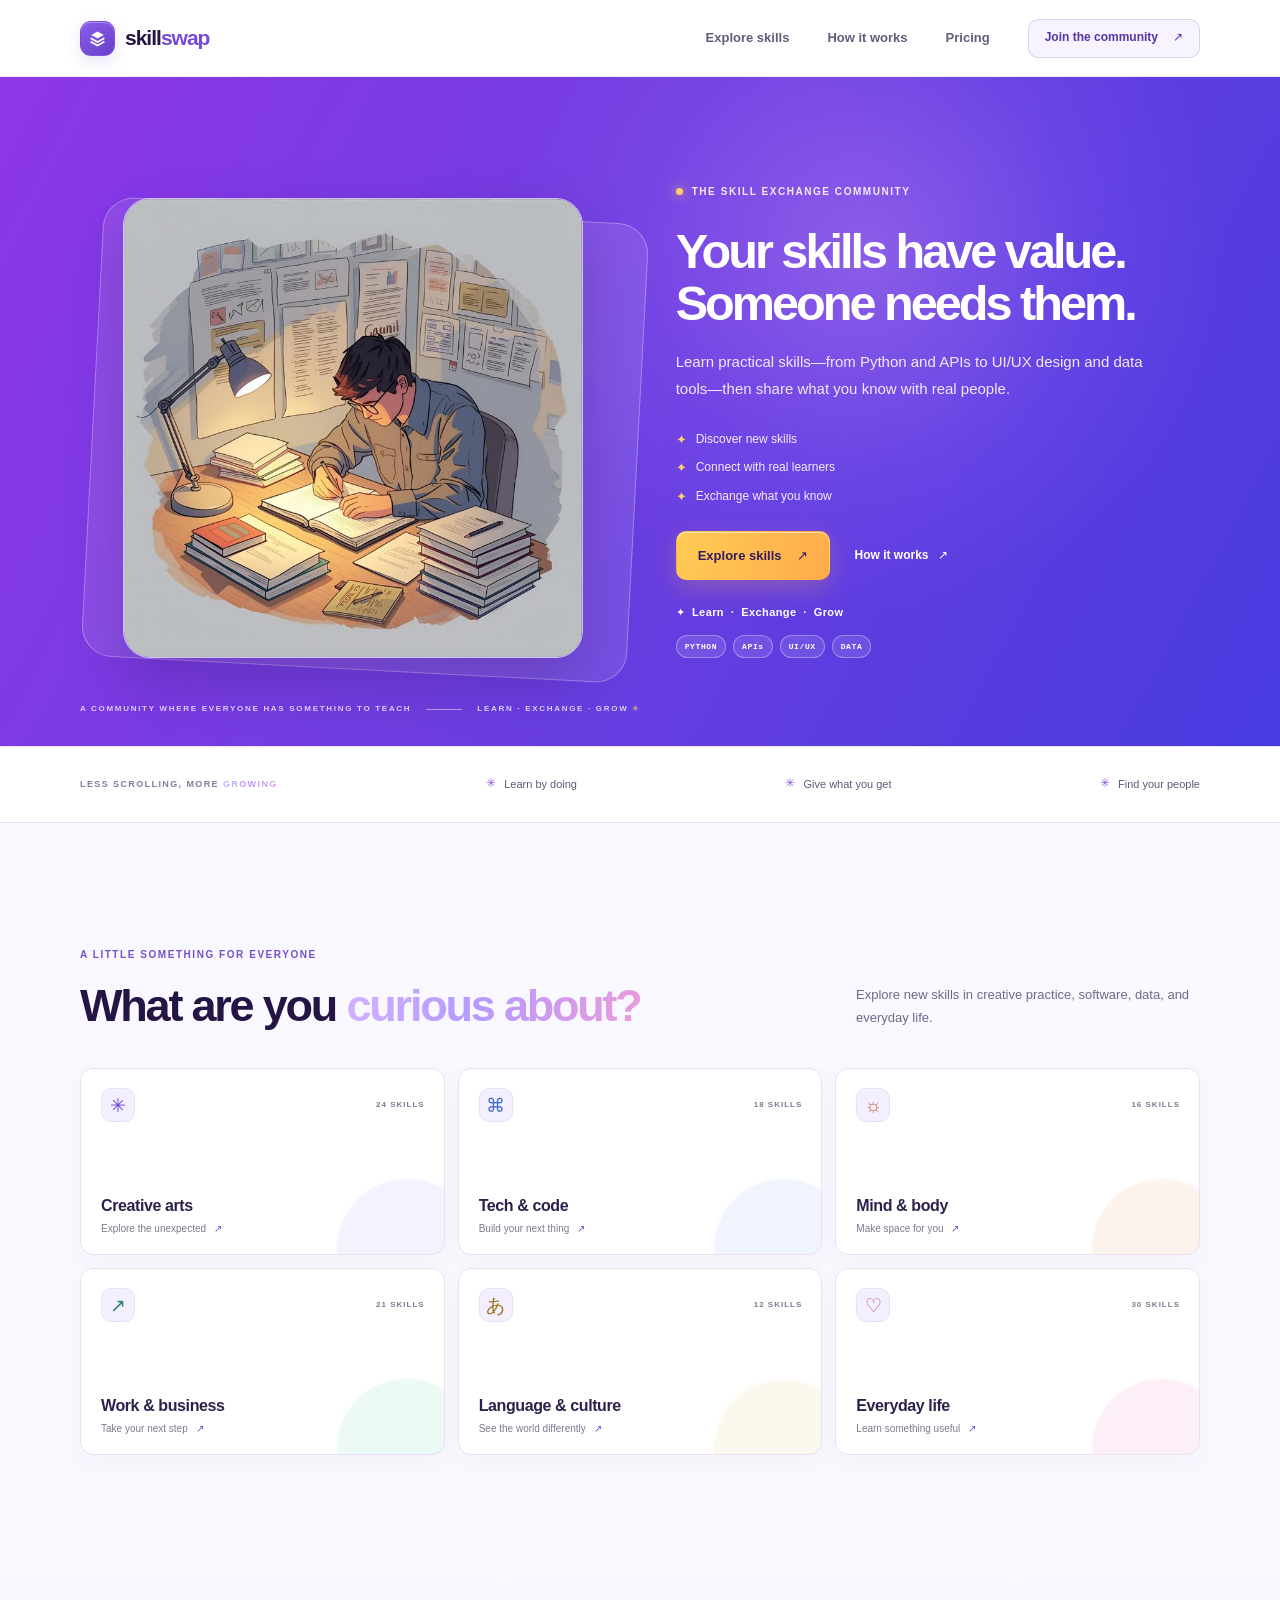
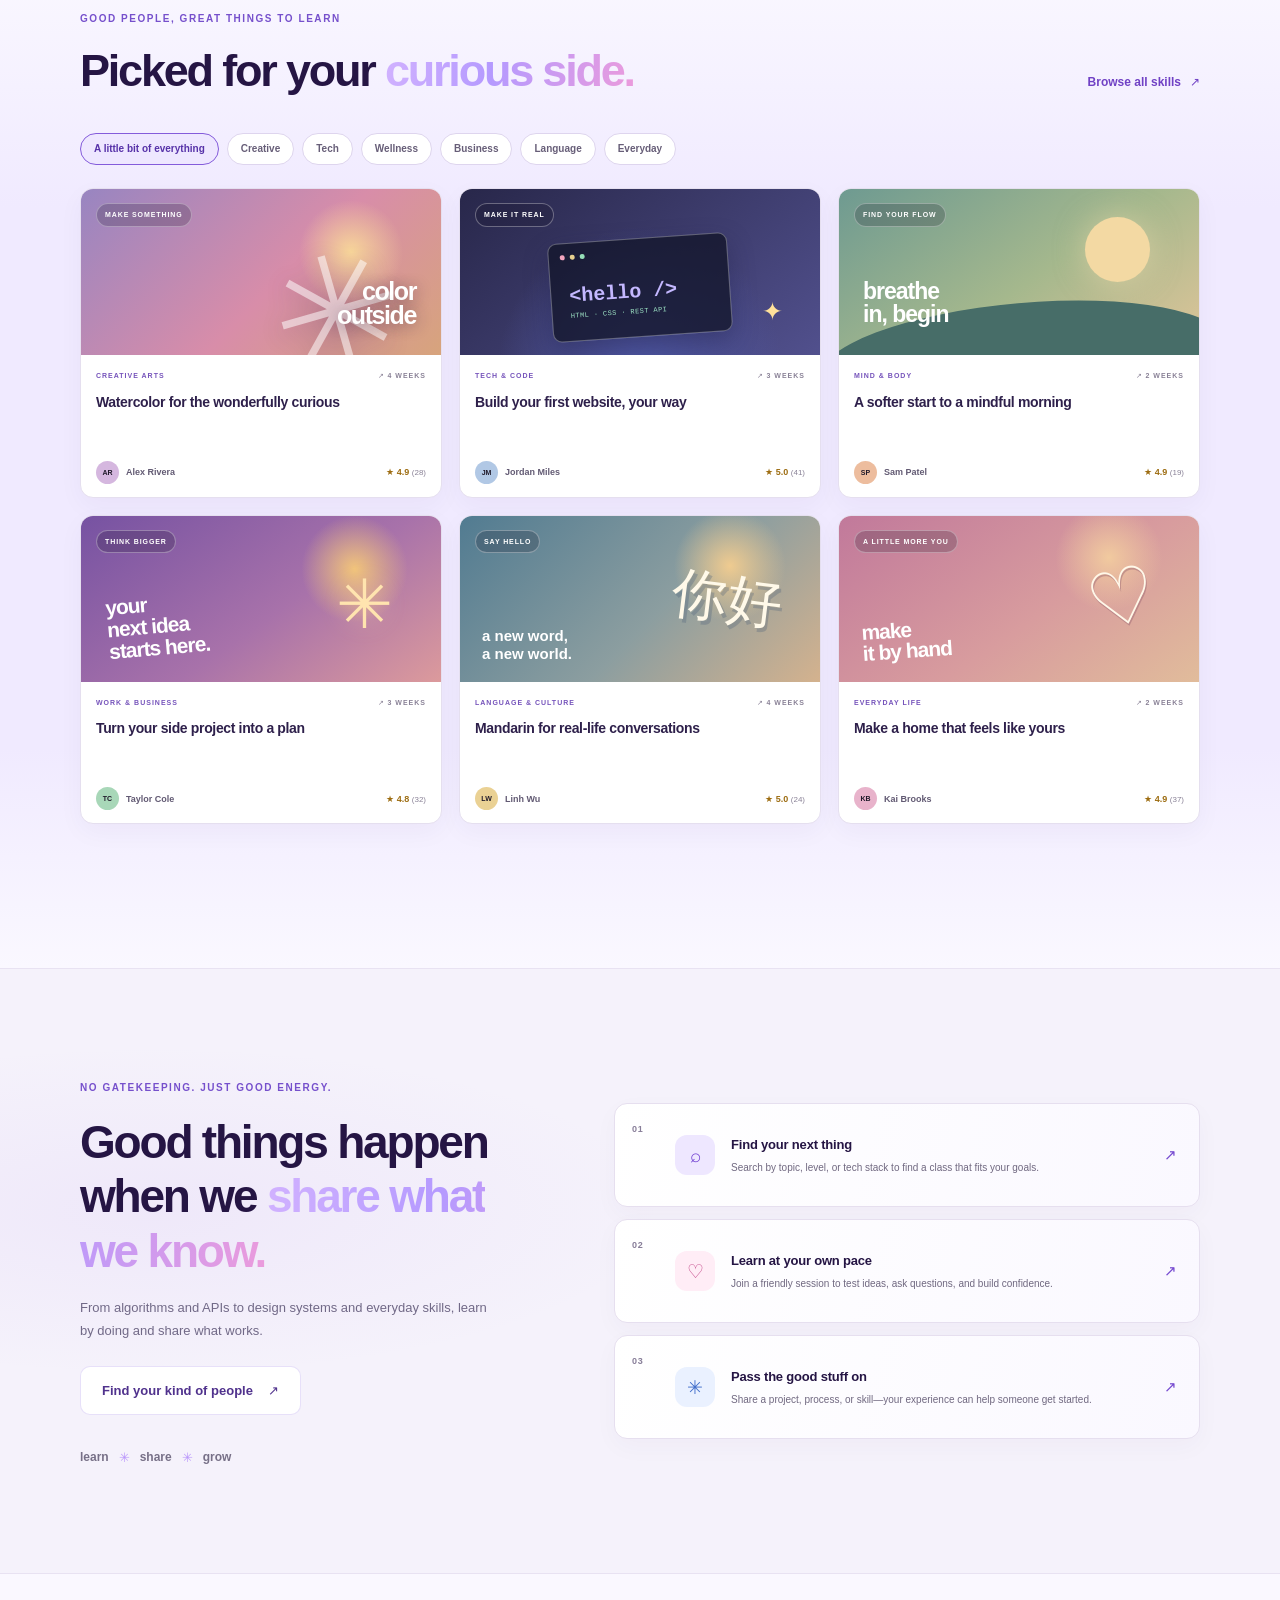
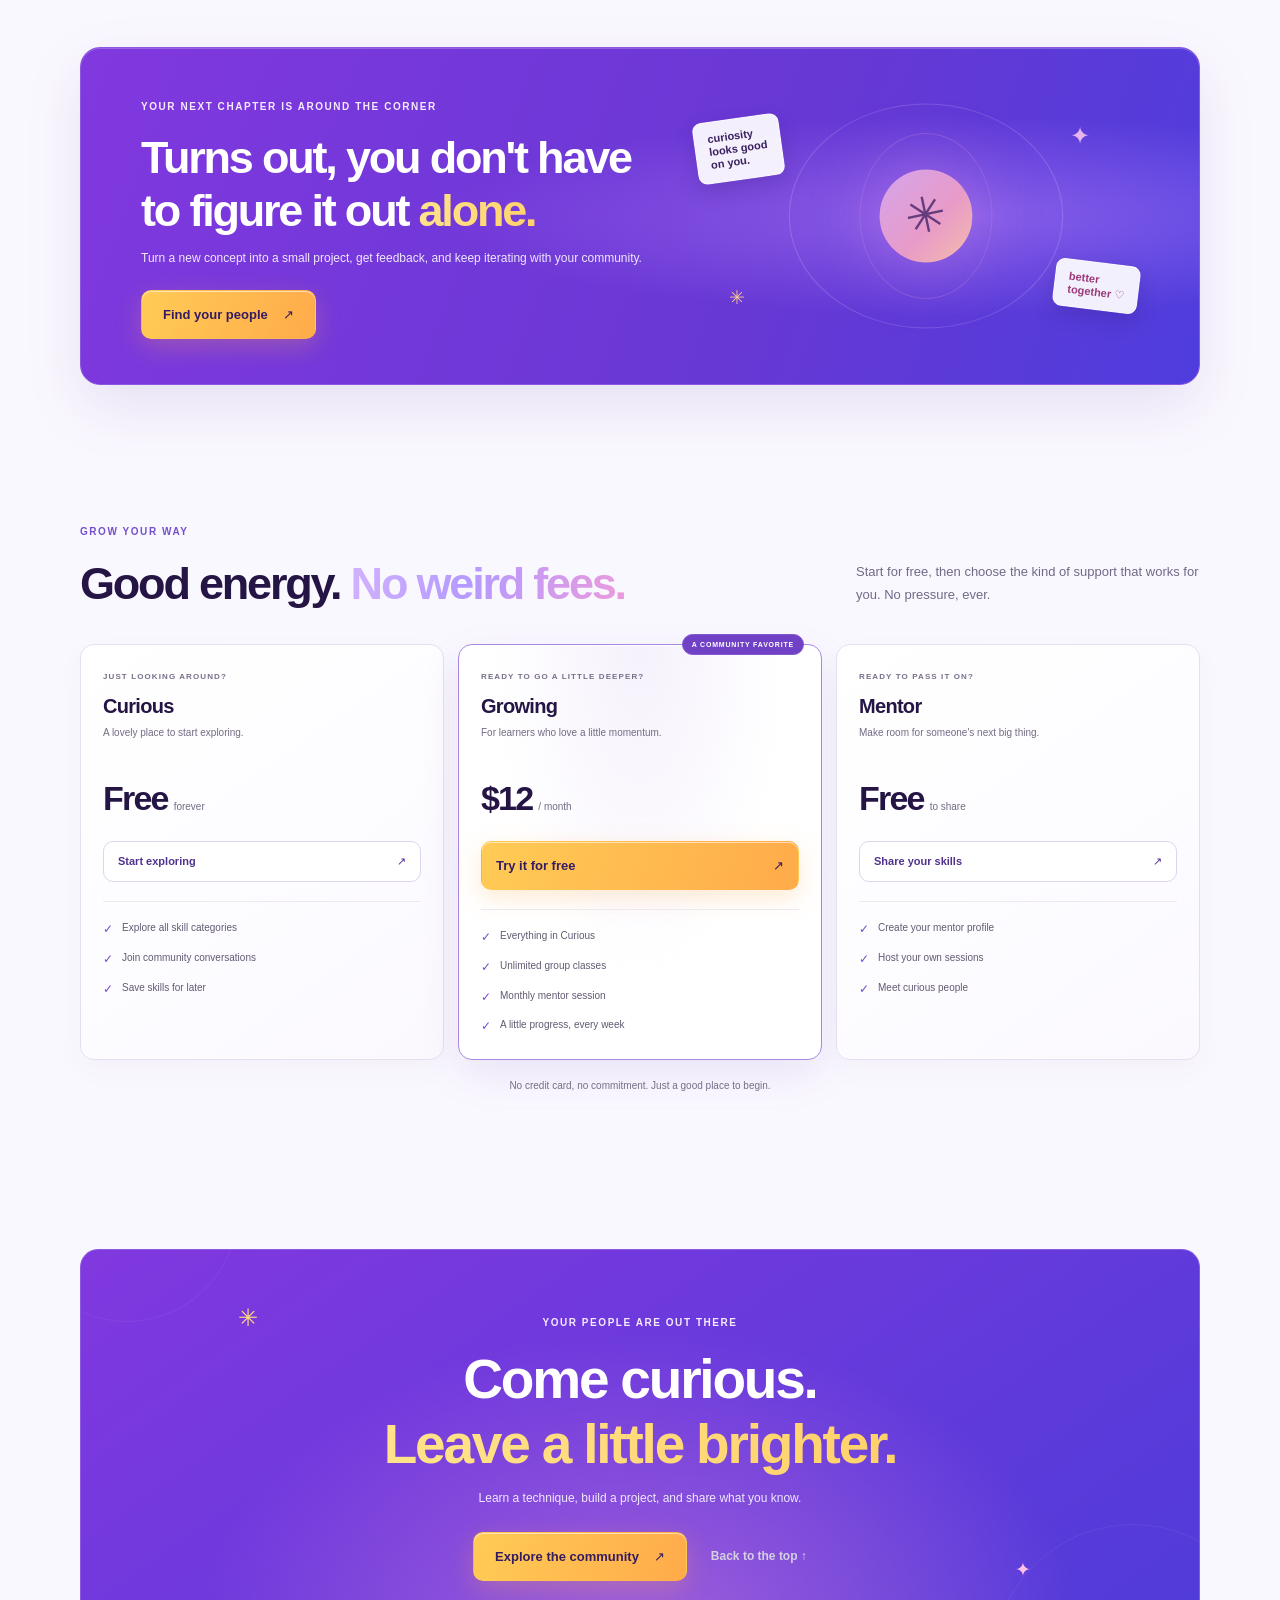
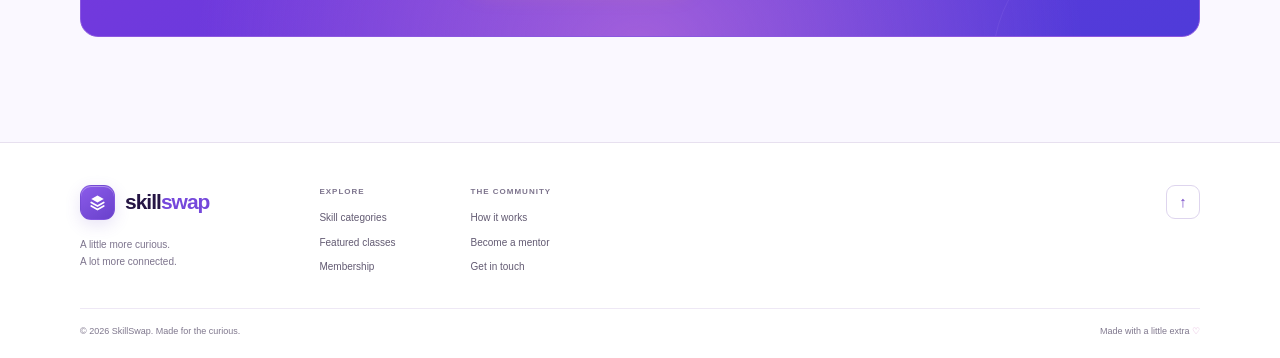
==== frontend/index.html @ 2ec80e37 "feat: migrate SkillSwap frontend prototype" ====
<!doctype html>
<html lang="en">
<head>
  <meta charset="utf-8">
  <meta name="viewport" content="width=device-width, initial-scale=1">
  <meta name="theme-color" content="#6938df">
  <meta name="description" content="Learn something new and share what you know with SkillSwap, the community-powered learning marketplace.">
  <title>SkillSwap — learn together, grow together</title>
  <link rel="stylesheet" href="css/style.css">
  <script src="js/app.js" defer></script>
</head>
<body>
  <a class="skip-link" href="#main">Skip to content</a>

  <header class="site-header">
    <div class="container header-inner">
      <a class="brand" href="#home" aria-label="SkillSwap home">
        <span class="brand-mark" aria-hidden="true">
          <svg viewBox="0 0 32 32" fill="none"><path d="M8 11.5 16 7l8 4.5-8 4.6-8-4.6Z" fill="currentColor"/><path d="m8 16 8 4.6 8-4.6M8 20.5l8 4.6 8-4.6" stroke="currentColor" stroke-width="2.2" stroke-linecap="round" stroke-linejoin="round"/></svg>
        </span>
        <span>skill<span class="brand-accent">swap</span></span>
      </a>

      <button class="menu-toggle" type="button" aria-expanded="false" aria-controls="primary-navigation" aria-label="Open navigation">
        <span></span><span></span>
      </button>

      <nav class="primary-nav" id="primary-navigation" aria-label="Main navigation">
        <a href="#categories">Explore skills</a>
        <a href="#how-it-works">How it works</a>
        <a href="#pricing">Pricing</a>
        <a class="button button-small button-outline nav-cta" href="#join">Join the community <span aria-hidden="true">↗</span></a>
      </nav>
    </div>
  </header>

  <main id="main">
    <section class="hero section-wrap" id="home">
      <div class="hero-glow" aria-hidden="true"></div>
      <div class="container hero-grid">
        <div class="hero-visual reveal">
          <img class="hero-image" src="images/learning-together.jpg" alt="Illustration of a learner writing in a notebook at a desk surrounded by books and study notes">
        </div>

        <div class="hero-copy reveal">
          <span class="eyebrow"><span class="eyebrow-dot"></span> THE SKILL EXCHANGE COMMUNITY</span>
          <h1>Your skills have value.<br><span class="gradient-text">Someone needs them.</span></h1>
          <p class="hero-description">Learn practical skills—from Python and APIs to UI/UX design and data tools—then share what you know with real people.</p>
          <ul class="template-features">
            <li><span aria-hidden="true">✦</span> Discover new skills</li>
            <li><span aria-hidden="true">✦</span> Connect with real learners</li>
            <li><span aria-hidden="true">✦</span> Exchange what you know</li>
          </ul>
          <div class="hero-actions">
            <a class="button button-primary" href="#categories">Explore skills <span aria-hidden="true">↗</span></a>
            <a class="text-link" href="#how-it-works">How it works <span aria-hidden="true">↗</span></a>
          </div>
          <p class="hero-tagline">✦&nbsp; Learn&nbsp; · &nbsp;Exchange&nbsp; · &nbsp;Grow</p>
          <ul class="hero-tech-tags" aria-label="Featured technical skills">
            <li>PYTHON</li><li>APIs</li><li>UI/UX</li><li>DATA</li>
          </ul>
        </div>
      </div>
      <div class="container hero-bottom reveal"><span>A COMMUNITY WHERE EVERYONE HAS SOMETHING TO TEACH</span><span class="hero-bottom-line"></span><span>LEARN · EXCHANGE · GROW <span class="accent-star">✳</span></span></div>
    </section>

    <section class="trust-strip" aria-label="SkillSwap values">
      <div class="container trust-inner reveal">
        <p>LESS SCROLLING, MORE <span class="gradient-text">GROWING</span></p>
        <span><i>✳</i> Learn by doing</span><span><i>✳</i> Give what you get</span><span><i>✳</i> Find your people</span>
      </div>
    </section>

    <section class="section-wrap categories-section" id="categories">
      <div class="container">
        <div class="section-heading reveal">
          <div><span class="eyebrow">A LITTLE SOMETHING FOR EVERYONE</span><h2>What are you <span class="gradient-text">curious about?</span></h2></div>
          <p>Explore new skills in creative practice, software, data, and everyday life.</p>
        </div>
        <div class="category-grid">
          <a class="category-card category-lavender reveal" href="#featured" data-category-link="creative">
            <span class="category-icon" aria-hidden="true">✳</span><span class="category-count">24 SKILLS</span><h3>Creative arts</h3><span class="category-link">Explore the unexpected <b aria-hidden="true">↗</b></span>
          </a>
          <a class="category-card category-blue reveal" href="#featured" data-category-link="tech">
            <span class="category-icon" aria-hidden="true">⌘</span><span class="category-count">18 SKILLS</span><h3>Tech &amp; code</h3><span class="category-link">Build your next thing <b aria-hidden="true">↗</b></span>
          </a>
          <a class="category-card category-peach reveal" href="#featured" data-category-link="wellness">
            <span class="category-icon" aria-hidden="true">☼</span><span class="category-count">16 SKILLS</span><h3>Mind &amp; body</h3><span class="category-link">Make space for you <b aria-hidden="true">↗</b></span>
          </a>
          <a class="category-card category-mint reveal" href="#featured" data-category-link="business">
            <span class="category-icon" aria-hidden="true">↗</span><span class="category-count">21 SKILLS</span><h3>Work &amp; business</h3><span class="category-link">Take your next step <b aria-hidden="true">↗</b></span>
          </a>
          <a class="category-card category-yellow reveal" href="#featured" data-category-link="language">
            <span class="category-icon" aria-hidden="true">あ</span><span class="category-count">12 SKILLS</span><h3>Language &amp; culture</h3><span class="category-link">See the world differently <b aria-hidden="true">↗</b></span>
          </a>
          <a class="category-card category-pink reveal" href="#featured" data-category-link="everyday">
            <span class="category-icon" aria-hidden="true">♡</span><span class="category-count">30 SKILLS</span><h3>Everyday life</h3><span class="category-link">Learn something useful <b aria-hidden="true">↗</b></span>
          </a>
        </div>
      </div>
    </section>

    <section class="section-wrap featured-section" id="featured">
      <div class="container">
        <div class="section-heading reveal">
          <div><span class="eyebrow">GOOD PEOPLE, GREAT THINGS TO LEARN</span><h2>Picked for your <span class="gradient-text">curious side.</span></h2></div>
          <a class="text-link browse-link" href="#categories">Browse all skills <span aria-hidden="true">↗</span></a>
        </div>
        <div class="filter-row reveal" aria-label="Filter classes by skill category">
          <button class="filter-chip is-active" type="button" data-filter="all" aria-pressed="true">A little bit of everything</button>
          <button class="filter-chip" type="button" data-filter="creative" aria-pressed="false">Creative</button>
          <button class="filter-chip" type="button" data-filter="tech" aria-pressed="false">Tech</button>
          <button class="filter-chip" type="button" data-filter="wellness" aria-pressed="false">Wellness</button>
          <button class="filter-chip" type="button" data-filter="business" aria-pressed="false">Business</button>
          <button class="filter-chip" type="button" data-filter="language" aria-pressed="false">Language</button>
          <button class="filter-chip" type="button" data-filter="everyday" aria-pressed="false">Everyday</button>
        </div>
        <div class="course-grid" id="course-grid">
          <article class="course-card reveal" data-course-category="creative">
            <div class="course-art course-art-creative"><span class="art-tag">MAKE SOMETHING</span><span class="course-art-mark">✳</span><span class="course-art-label">color<br>outside</span></div>
            <div class="course-body"><div class="course-meta"><span>CREATIVE ARTS</span><span>↗ 4 WEEKS</span></div><h3>Watercolor for the wonderfully curious</h3><div class="course-footer"><span class="course-teacher"><i class="teacher-avatar teacher-lilac">AR</i> Alex Rivera</span><span class="course-rating">★ 4.9 <small>(28)</small></span></div></div>
          </article>
          <article class="course-card reveal" data-course-category="tech">
            <div class="course-art course-art-tech"><span class="art-tag">MAKE IT REAL</span><span class="code-window"><i></i><i></i><i></i><b>&lt;hello /&gt;</b><small class="code-terms">HTML · CSS · REST API</small></span><span class="code-spark">✦</span></div>
            <div class="course-body"><div class="course-meta"><span>TECH &amp; CODE</span><span>↗ 3 WEEKS</span></div><h3>Build your first website, your way</h3><div class="course-footer"><span class="course-teacher"><i class="teacher-avatar teacher-blue">JM</i> Jordan Miles</span><span class="course-rating">★ 5.0 <small>(41)</small></span></div></div>
          </article>
          <article class="course-card reveal" data-course-category="wellness">
            <div class="course-art course-art-wellness"><span class="art-tag">FIND YOUR FLOW</span><span class="wellness-sun"></span><span class="wellness-wave"></span><span class="wellness-word">breathe<br>in, begin</span></div>
            <div class="course-body"><div class="course-meta"><span>MIND &amp; BODY</span><span>↗ 2 WEEKS</span></div><h3>A softer start to a mindful morning</h3><div class="course-footer"><span class="course-teacher"><i class="teacher-avatar teacher-peach">SP</i> Sam Patel</span><span class="course-rating">★ 4.9 <small>(19)</small></span></div></div>
          </article>
          <article class="course-card reveal" data-course-category="business">
            <div class="course-art course-art-business"><span class="art-tag">THINK BIGGER</span><span class="business-spark">✳</span><span class="business-note">your<br>next idea<br>starts here.</span></div>
            <div class="course-body"><div class="course-meta"><span>WORK &amp; BUSINESS</span><span>↗ 3 WEEKS</span></div><h3>Turn your side project into a plan</h3><div class="course-footer"><span class="course-teacher"><i class="teacher-avatar teacher-green">TC</i> Taylor Cole</span><span class="course-rating">★ 4.8 <small>(32)</small></span></div></div>
          </article>
          <article class="course-card reveal" data-course-category="language">
            <div class="course-art course-art-language"><span class="art-tag">SAY HELLO</span><span class="language-glyph">你好</span><span class="language-caption">a new word,<br>a new world.</span></div>
            <div class="course-body"><div class="course-meta"><span>LANGUAGE &amp; CULTURE</span><span>↗ 4 WEEKS</span></div><h3>Mandarin for real-life conversations</h3><div class="course-footer"><span class="course-teacher"><i class="teacher-avatar teacher-yellow">LW</i> Linh Wu</span><span class="course-rating">★ 5.0 <small>(24)</small></span></div></div>
          </article>
          <article class="course-card reveal" data-course-category="everyday">
            <div class="course-art course-art-everyday"><span class="art-tag">A LITTLE MORE YOU</span><span class="everyday-scribble">♡</span><span class="everyday-note">make<br>it by hand</span></div>
            <div class="course-body"><div class="course-meta"><span>EVERYDAY LIFE</span><span>↗ 2 WEEKS</span></div><h3>Make a home that feels like yours</h3><div class="course-footer"><span class="course-teacher"><i class="teacher-avatar teacher-pink">KB</i> Kai Brooks</span><span class="course-rating">★ 4.9 <small>(37)</small></span></div></div>
          </article>
        </div>
        <p class="filter-status" id="filter-status" aria-live="polite"></p>
      </div>
    </section>

    <section class="how-section section-wrap" id="how-it-works">
      <div class="container how-grid">
        <div class="how-intro reveal">
          <span class="eyebrow">NO GATEKEEPING. JUST GOOD ENERGY.</span>
          <h2>Good things happen when we <span class="gradient-text">share what we know.</span></h2>
          <p>From algorithms and APIs to design systems and everyday skills, learn by doing and share what works.</p>
          <a class="button button-secondary" href="#join">Find your kind of people <span aria-hidden="true">↗</span></a>
          <div class="how-decoration" aria-hidden="true"><span>learn</span><i>✳</i><span>share</span><i>✳</i><span>grow</span></div>
        </div>
        <div class="steps-list">
          <article class="step-card reveal"><span class="step-number">01</span><span class="step-icon step-icon-purple" aria-hidden="true">⌕</span><div><h3>Find your next thing</h3><p>Search by topic, level, or tech stack to find a class that fits your goals.</p></div><span class="step-arrow" aria-hidden="true">↗</span></article>
          <article class="step-card reveal"><span class="step-number">02</span><span class="step-icon step-icon-pink" aria-hidden="true">♡</span><div><h3>Learn at your own pace</h3><p>Join a friendly session to test ideas, ask questions, and build confidence.</p></div><span class="step-arrow" aria-hidden="true">↗</span></article>
          <article class="step-card reveal"><span class="step-number">03</span><span class="step-icon step-icon-blue" aria-hidden="true">✳</span><div><h3>Pass the good stuff on</h3><p>Share a project, process, or skill—your experience can help someone get started.</p></div><span class="step-arrow" aria-hidden="true">↗</span></article>
        </div>
      </div>
    </section>

    <section class="community-banner section-wrap">
      <div class="container community-inner reveal">
        <div class="community-copy"><span class="eyebrow">YOUR NEXT CHAPTER IS AROUND THE CORNER</span><h2>Turns out, you don't have to figure it out <span class="gradient-text">alone.</span></h2><p>Turn a new concept into a small project, get feedback, and keep iterating with your community.</p><a class="button button-primary" href="#join">Find your people <span aria-hidden="true">↗</span></a></div>
        <div class="community-art" aria-hidden="true"><span class="community-orbit orbit-a"></span><span class="community-orbit orbit-b"></span><span class="community-sun">✳</span><span class="community-note note-a">curiosity<br>looks good<br>on you.</span><span class="community-note note-b">better<br>together ♡</span><span class="community-star star-a">✦</span><span class="community-star star-b">✳</span></div>
      </div>
    </section>

    <section class="section-wrap pricing-section" id="pricing">
      <div class="container">
        <div class="section-heading pricing-heading reveal"><div><span class="eyebrow">GROW YOUR WAY</span><h2>Good energy. <span class="gradient-text">No weird fees.</span></h2></div><p>Start for free, then choose the kind of support that works for you. No pressure, ever.</p></div>
        <div class="pricing-grid">
          <article class="price-card reveal"><span class="plan-kicker">JUST LOOKING AROUND?</span><h3>Curious</h3><p class="plan-description">A lovely place to start exploring.</p><p class="price"><strong>Free</strong><span>forever</span></p><a class="button button-price-outline" href="#join">Start exploring <span aria-hidden="true">↗</span></a><ul><li><span>✓</span> Explore all skill categories</li><li><span>✓</span> Join community conversations</li><li><span>✓</span> Save skills for later</li></ul></article>
          <article class="price-card price-card-featured reveal"><span class="popular-label">A COMMUNITY FAVORITE</span><span class="plan-kicker">READY TO GO A LITTLE DEEPER?</span><h3>Growing</h3><p class="plan-description">For learners who love a little momentum.</p><p class="price"><strong>$12</strong><span>/ month</span></p><a class="button button-primary" href="#join">Try it for free <span aria-hidden="true">↗</span></a><ul><li><span>✓</span> Everything in Curious</li><li><span>✓</span> Unlimited group classes</li><li><span>✓</span> Monthly mentor session</li><li><span>✓</span> A little progress, every week</li></ul></article>
          <article class="price-card reveal"><span class="plan-kicker">READY TO PASS IT ON?</span><h3>Mentor</h3><p class="plan-description">Make room for someone's next big thing.</p><p class="price"><strong>Free</strong><span>to share</span></p><a class="button button-price-outline" href="#join">Share your skills <span aria-hidden="true">↗</span></a><ul><li><span>✓</span> Create your mentor profile</li><li><span>✓</span> Host your own sessions</li><li><span>✓</span> Meet curious people</li></ul></article>
        </div>
        <p class="pricing-note">No credit card, no commitment. Just a good place to begin.</p>
      </div>
    </section>

    <section class="join-section section-wrap" id="join">
      <div class="container join-card reveal">
        <span class="join-star join-star-one" aria-hidden="true">✳</span><span class="join-star join-star-two" aria-hidden="true">✦</span>
        <span class="eyebrow">YOUR PEOPLE ARE OUT THERE</span>
        <h2>Come curious.<br><span class="gradient-text">Leave a little brighter.</span></h2>
        <p>Learn a technique, build a project, and share what you know.</p>
        <div class="join-actions"><a class="button button-primary" href="#categories">Explore the community <span aria-hidden="true">↗</span></a><a class="text-link" href="#home">Back to the top ↑</a></div>
      </div>
    </section>
  </main>

  <footer class="site-footer">
    <div class="container footer-main reveal">
      <div class="footer-brand"><a class="brand" href="#home"><span class="brand-mark" aria-hidden="true"><svg viewBox="0 0 32 32" fill="none"><path d="M8 11.5 16 7l8 4.5-8 4.6-8-4.6Z" fill="currentColor"/><path d="m8 16 8 4.6 8-4.6M8 20.5l8 4.6 8-4.6" stroke="currentColor" stroke-width="2.2" stroke-linecap="round" stroke-linejoin="round"/></svg></span><span>skill<span class="brand-accent">swap</span></span></a><p>A little more curious.<br>A lot more connected.</p></div>
      <div class="footer-links"><div><strong>EXPLORE</strong><a href="#categories">Skill categories</a><a href="#featured">Featured classes</a><a href="#pricing">Membership</a></div><div><strong>THE COMMUNITY</strong><a href="#how-it-works">How it works</a><a href="#join">Become a mentor</a><a href="#join">Get in touch</a></div></div>
      <a class="back-top" href="#home" aria-label="Back to top">↑</a>
    </div>
    <div class="container footer-bottom reveal"><span>© <span id="current-year"></span> SkillSwap. Made for the curious.</span><span>Made with a little extra <i aria-hidden="true">♡</i></span></div>
  </footer>
</body>
</html>
---- frontend/css/style.css ----
:root {
  color-scheme: light;
  --page: #faf8ff;
  --page-soft: #f2eeff;
  --panel: #ffffff;
  --panel-bright: #f7f4ff;
  --text: #251544;
  --muted: #716987;
  --subtle: #8e87a1;
  --purple: #7041db;
  --pink: #dc74bd;
  --line: #30204f14;
  --font: "DM Sans", "Segoe UI", sans-serif;
  --heading: "Manrope", "Segoe UI", sans-serif;
  font-family: var(--font);
  font-synthesis: none;
  text-rendering: optimizeLegibility;
  -webkit-font-smoothing: antialiased;
  overflow-x: clip;
  scroll-behavior: smooth;
  scroll-padding-top: 86px;
}

* { box-sizing: border-box; }

body {
  min-width: 320px;
  margin: 0;
  overflow-x: hidden;
  background: var(--page);
  color: var(--text);
  font-size: 15px;
  line-height: 1.65;
}

body, button, a { -webkit-tap-highlight-color: transparent; }
button, a { font: inherit; }
a { color: inherit; text-decoration: none; }
button { color: inherit; }
::selection { color: white; background: #7041db; }

:focus-visible {
  outline: 2px solid #7146da;
  outline-offset: 4px;
}

.container { width: min(1120px, calc(100% - 48px)); margin-inline: auto; }
.section-wrap { position: relative; padding-block: 112px; }
.skip-link { position: fixed; top: 10px; left: 10px; z-index: 20; padding: 10px 16px; transform: translateY(-160%); border-radius: 8px; background: white; color: #141322; }
.skip-link:focus { transform: translateY(0); }

.site-header { position: sticky; top: 0; z-index: 10; border-bottom: 1px solid #ffffff0c; background: #090a18d9; backdrop-filter: blur(18px); }
.header-inner { display: flex; min-height: 76px; align-items: center; justify-content: space-between; }
.brand { display: inline-flex; align-items: center; gap: 10px; font-family: var(--heading); font-size: 21px; font-weight: 800; letter-spacing: -1px; }
.brand-mark { display: grid; width: 35px; height: 35px; place-items: center; border: 1px solid #c0a3ff48; border-radius: 11px; background: linear-gradient(145deg, #ac7df63b, #7353cf42); color: #d3c0ff; box-shadow: inset 0 1px #ffffff30, 0 5px 20px #8454dd20; transition: transform .3s ease; }
.brand:hover .brand-mark { transform: rotate(-7deg) scale(1.06); }
.brand-mark svg { width: 25px; height: 25px; }
.brand-accent { color: #bd9dff; }
.primary-nav { display: flex; align-items: center; gap: 38px; color: #c4c0d4; font-size: 13px; font-weight: 600; }
.primary-nav > a:not(.button) { transition: color .2s ease; }
.primary-nav > a:not(.button):hover, .text-link:hover { color: #cfb9ff; }
.button { display: inline-flex; min-height: 49px; align-items: center; justify-content: center; gap: 15px; padding: 0 21px; border: 1px solid transparent; border-radius: 10px; font-size: 13px; font-weight: 700; transition: transform .2s ease, box-shadow .2s ease, border-color .2s ease, background .2s ease; }
.button:hover { transform: translateY(-2px); }
.button-small { min-height: 39px; padding-inline: 16px; font-size: 12px; }
.button-outline { border-color: #ffffff28; background: #ffffff08; color: white; }
.button-outline:hover, .button-secondary:hover, .button-price-outline:hover { border-color: #b89aff85; background: #a17cf31a; }
.button-primary { background: linear-gradient(110deg, #9665ed, #b27ce9 55%, #de91d5); color: #140c25; box-shadow: 0 8px 26px #a16ce82e, inset 0 1px #ffffff66; }
.button-primary:hover { box-shadow: 0 12px 32px #a16ce84d, inset 0 1px #ffffff66; }
.button-secondary { border-color: #ffffff22; background: #ffffff09; color: var(--text); }
.menu-toggle { display: none; }

.hero { min-height: 616px; padding-block: 82px 30px; overflow: hidden; }
.hero-glow { position: absolute; top: -225px; right: 3%; width: 730px; height: 730px; pointer-events: none; background: radial-gradient(circle, #7946c82d 0, #52379213 39%, transparent 68%); animation: glow-breathe 8s ease-in-out infinite; }
.hero-grid { position: relative; display: grid; min-height: 455px; grid-template-columns: 1fr 1fr; align-items: center; gap: 50px; }
.hero-copy { position: relative; z-index: 1; padding-block: 19px 39px; }
.eyebrow { display: inline-flex; align-items: center; gap: 9px; color: #c4a8ff; font-size: 10px; font-weight: 700; letter-spacing: 1.55px; line-height: 1.4; }
.eyebrow-dot { width: 7px; height: 7px; border-radius: 50%; background: #b78cff; box-shadow: 0 0 12px #bc8eff; }
h1, h2, h3, p { margin-top: 0; }
h1, h2, h3 { font-family: var(--heading); }
h1 { margin: 22px 0 18px; font-size: clamp(42px, 5.15vw, 66px); font-weight: 800; letter-spacing: -4px; line-height: 1.08; }
.gradient-text { color: #c3a3ff; background: linear-gradient(100deg, #d0b1ff 2%, #b59aff 43%, #eb9bdc 100%); background-clip: text; -webkit-text-fill-color: transparent; }
.hero-description { max-width: 480px; margin-bottom: 27px; color: #aaa7bf; font-size: 15px; line-height: 1.8; }
.hero-actions, .join-actions { display: flex; align-items: center; gap: 25px; }
.text-link { display: inline-flex; align-items: center; gap: 9px; color: #d4d0e1; font-size: 12px; font-weight: 600; transition: color .2s ease; }
.play-icon { display: grid; width: 26px; height: 26px; place-items: center; padding-left: 2px; border: 1px solid #ffffff37; border-radius: 50%; color: #d4c0ff; font-size: 8px; }
.hero-visual { position: relative; display: grid; min-width: 0; place-items: center; isolation: isolate; }
.hero-visual::before { position: absolute; z-index: -1; inset: 12px -12px -12px 12px; border: 1px solid #ffffff4d; border-radius: 31px; background: #ffffff1a; content: ""; transform: rotate(3deg); animation: frame-drift 8s ease-in-out infinite; }
.hero-image { display: block; width: min(100%, 460px); aspect-ratio: 1; object-fit: cover; border: 1px solid #ffffffa6; border-radius: 27px; box-shadow: 0 25px 55px #30145b40; animation: image-drift 7s ease-in-out infinite; }
.template-features { display: grid; gap: 7px; margin: 21px 0 24px; padding: 0; list-style: none; }
.template-features li { display: flex; align-items: center; gap: 9px; color: #f3edff; font-size: 12px; }
.template-features li span { color: #ffd26b; font-size: 13px; }
.hero-tagline { margin: 23px 0 0; color: #f3eaff; font-size: 11px; font-weight: 600; letter-spacing: .4px; }
.hero-tech-tags { display: flex; flex-wrap: wrap; gap: 7px; margin: 14px 0 0; padding: 0; list-style: none; }
.hero-tech-tags li { padding: 4px 8px; border: 1px solid #ffffff40; border-radius: 20px; background: #ffffff15; color: #fff; font-family: Consolas, monospace; font-size: 8px; font-weight: 600; letter-spacing: .6px; }
.hero-bottom { display: flex; align-items: center; gap: 15px; padding-top: 5px; color: #66637b; font-size: 8px; font-weight: 700; letter-spacing: 1.7px; }.hero-bottom-line { width: 36px; height: 1px; background: #5d4a7c; }.accent-star { color: #c995ed; }

.trust-strip { border-block: 1px solid #ffffff0d; background: #ffffff04; }
.trust-inner { display: flex; min-height: 75px; align-items: center; justify-content: space-between; gap: 20px; }
.trust-inner p { margin: 0; color: #86839a; font-size: 9px; font-weight: 700; letter-spacing: 1.4px; }.trust-inner > span { display: inline-flex; align-items: center; gap: 8px; color: #c1bdcf; font-size: 11px; }.trust-inner > span i { color: #bd9cff; font-size: 12px; font-style: normal; }

.categories-section { padding-top: 118px; }
.section-heading { display: flex; align-items: end; justify-content: space-between; gap: 32px; margin-bottom: 36px; }
.section-heading h2, .how-intro h2, .community-copy h2, .join-card h2 { margin: 14px 0 0; font-size: clamp(32px, 4vw, 45px); font-weight: 800; letter-spacing: -2.2px; line-height: 1.18; }
.section-heading > p { max-width: 344px; margin: 0 0 3px; color: var(--muted); font-size: 13px; line-height: 1.8; }
.category-grid { display: grid; grid-template-columns: repeat(3, 1fr); gap: 13px; }
.category-card { position: relative; display: flex; min-height: 187px; flex-direction: column; align-items: flex-start; overflow: hidden; padding: 19px 20px 17px; border: 1px solid #ffffff19; border-radius: 13px; background: linear-gradient(145deg, #ffffff0d, #ffffff03 72%); transition: transform .25s ease, border-color .25s ease, background .25s ease; }
.category-card::after { position: absolute; right: -33px; bottom: -65px; width: 140px; height: 140px; border-radius: 50%; content: ""; opacity: .14; filter: blur(1px); transition: transform .35s ease; }
.category-card:hover { transform: translateY(-4px); border-color: #ffffff38; background-color: #ffffff08; }.category-card:hover::after { transform: scale(1.2); }
.category-card:hover .category-icon { transform: rotate(-8deg) scale(1.08); }
.category-lavender::after { background: #bd9aff; }.category-blue::after { background: #8eafff; }.category-peach::after { background: #f0a87e; }.category-mint::after { background: #7ed3b1; }.category-yellow::after { background: #efcf83; }.category-pink::after { background: #ed8fc3; }
.category-icon { display: grid; width: 34px; height: 34px; place-items: center; border: 1px solid #ffffff1b; border-radius: 10px; background: #ffffff0c; color: #d1b3ff; font-size: 19px; transition: transform .3s cubic-bezier(.2, .7, .2, 1); }
.category-blue .category-icon { color: #a8c0ff; }.category-peach .category-icon { color: #ffc09f; }.category-mint .category-icon { color: #98e3c3; }.category-yellow .category-icon { color: #eed38d; }.category-pink .category-icon { color: #f0a5d4; }
.category-count { position: absolute; top: 29px; right: 19px; color: #79758d; font-size: 8px; font-weight: 700; letter-spacing: 1px; }
.category-card h3 { position: relative; z-index: 1; margin: auto 0 2px; font-size: 16px; letter-spacing: -.4px; }.category-link { position: relative; z-index: 1; color: #9692a9; font-size: 10px; }.category-link b { margin-left: 5px; color: #c4a2ff; font-weight: 500; }

.featured-section { padding-top: 38px; background: linear-gradient(180deg, transparent, #11102052 24%, #11102052 78%, transparent); }
.browse-link { margin-bottom: 5px; color: #c4a7ff; }
.filter-row { display: flex; flex-wrap: wrap; gap: 8px; margin-bottom: 23px; }
.filter-chip { min-height: 32px; padding: 0 13px; border: 1px solid #ffffff19; border-radius: 20px; background: #ffffff04; color: #a6a2b8; cursor: pointer; font-size: 10px; font-weight: 600; transition: color .2s ease, border-color .2s ease, background .2s ease; }
.filter-chip:hover { border-color: #b391fb69; color: #e1d3ff; }.filter-chip.is-active { border-color: #a687e7a6; background: #a687e71b; color: #ddcbff; }
.course-grid { display: grid; grid-template-columns: repeat(3, 1fr); gap: 17px; }
.course-card { overflow: hidden; border: 1px solid #ffffff17; border-radius: 13px; background: linear-gradient(145deg, #19182b, #121223); transition: transform .25s ease, border-color .25s ease, box-shadow .25s ease; }
.course-card:hover { transform: translateY(-4px); border-color: #c1a2ff47; box-shadow: 0 18px 40px #00000026; }.course-card[hidden] { display: none; }
.course-art { position: relative; height: 166px; overflow: hidden; isolation: isolate; }
.course-art::before { position: absolute; inset: 0; z-index: -1; content: ""; transition: transform .6s cubic-bezier(.2, .7, .2, 1); }
.course-card:hover .course-art::before { transform: scale(1.07); }
.course-art-creative::before { background: radial-gradient(circle at 75% 38%, #f8d69a, transparent 18%), linear-gradient(135deg, #9885c1, #d88da9 55%, #d7a47c); }
.course-art-tech::before { background: radial-gradient(ellipse at 50% 110%, #4f58a5, transparent 56%), linear-gradient(140deg, #28274a, #51508d); }
.course-art-wellness::before { background: linear-gradient(145deg, #6e9a91, #a5b88d 54%, #e0c599); }
.course-art-business::before { background: radial-gradient(circle at 76% 32%, #f1c47b, transparent 18%), linear-gradient(145deg, #7652a2, #a872aa 56%, #dc9a9c); }
.course-art-language::before { background: radial-gradient(circle at 75% 30%, #efcb90, transparent 19%), linear-gradient(135deg, #517b91, #8c9ea0 56%, #d4b28e); }
.course-art-everyday::before { background: radial-gradient(circle at 75% 25%, #f1ca9f, transparent 18%), linear-gradient(145deg, #c1799b, #d89c9e 57%, #e1bc9b); }
.art-tag { position: absolute; top: 14px; left: 15px; padding: 5px 8px; border: 1px solid #ffffff50; border-radius: 20px; background: #15112535; color: #fff; font-size: 7px; font-weight: 700; letter-spacing: .9px; }
.course-art-mark { position: absolute; right: 39px; bottom: -35px; color: #fff8; font-size: 154px; line-height: 1; text-shadow: 0 5px 24px #4429604d; transform: rotate(-16deg); animation: detail-float 6s ease-in-out infinite; }
.course-art-label { position: absolute; right: 25px; bottom: 28px; color: white; font-family: var(--heading); font-size: 25px; font-weight: 800; letter-spacing: -1.4px; line-height: .96; text-align: right; text-shadow: 0 2px 16px #2b1d3d75; }
.code-window { position: absolute; top: 49px; left: 50%; display: flex; width: 180px; height: 99px; align-items: flex-start; gap: 5px; padding: 11px; border: 1px solid #ffffff4f; border-radius: 9px; background: #13162bcc; box-shadow: 0 10px 25px #20204a66; transform: translateX(-50%) rotate(-4deg); animation: terminal-float 5s ease-in-out infinite; }
.code-window i { width: 5px; height: 5px; border-radius: 50%; background: #f3a5be; }.code-window i:nth-child(2) { background: #e7d18f; }.code-window i:nth-child(3) { background: #96dfb8; }.code-window b { position: absolute; top: 36px; left: 18px; color: #c4b8ff; font-family: Consolas, monospace; font-size: 20px; }.code-terms { position: absolute; top: 67px; left: 18px; color: #9ee4c5; font-family: Consolas, monospace; font-size: 7px; letter-spacing: .4px; }.code-spark { position: absolute; right: 37px; bottom: 23px; color: #ffe19a; font-size: 25px; animation: sparkle 3s ease-in-out infinite; }
.wellness-sun { position: absolute; top: 28px; right: 49px; width: 65px; height: 65px; border-radius: 50%; background: #f3d9a3; box-shadow: 0 0 30px #f4ddaf80; animation: wellness-glow 5s ease-in-out infinite; }.wellness-wave { position: absolute; right: -28px; bottom: -63px; left: -20px; height: 115px; border-radius: 50% 50% 0 0; background: #476d68; transform: rotate(-5deg); }.wellness-word { position: absolute; bottom: 29px; left: 24px; color: white; font-family: var(--heading); font-size: 23px; font-weight: 800; letter-spacing: -1px; line-height: 1; }
.business-spark { position: absolute; top: 32px; right: 48px; color: #ffe4af; font-size: 68px; text-shadow: 0 0 25px #ffdb9c75; animation: sparkle 3.4s ease-in-out infinite; }.business-note { position: absolute; bottom: 23px; left: 26px; color: white; font-family: var(--heading); font-size: 21px; font-weight: 800; letter-spacing: -1px; line-height: 1.04; transform: rotate(-5deg); }
.language-glyph { position: absolute; top: 37px; right: 38px; color: #fff9e9; font-family: var(--heading); font-size: 55px; font-weight: 800; text-shadow: 3px 4px #4c617b4d; transform: rotate(7deg); animation: detail-float 5.5s ease-in-out infinite; }.language-caption { position: absolute; bottom: 20px; left: 22px; color: white; font-family: var(--heading); font-size: 15px; font-weight: 700; line-height: 1.15; }
.everyday-scribble { position: absolute; top: 18px; right: 42px; color: #fff8e9; font-size: 77px; text-shadow: 0 3px #8e596b66; transform: rotate(-14deg); animation: detail-float 5s ease-in-out infinite; }.everyday-note { position: absolute; bottom: 21px; left: 23px; color: white; font-family: var(--heading); font-size: 21px; font-weight: 800; letter-spacing: -1px; line-height: 1; transform: rotate(-4deg); }
.course-body { padding: 15px 15px 13px; }.course-meta { display: flex; justify-content: space-between; gap: 8px; color: #9a8dbb; font-size: 7px; font-weight: 700; letter-spacing: 1px; }.course-meta span:last-child { color: #77758b; }
.course-body h3 { min-height: 44px; margin: 10px 0 13px; font-size: 14px; font-weight: 700; letter-spacing: -.35px; line-height: 1.5; }.course-footer { display: flex; align-items: center; justify-content: space-between; gap: 8px; padding-top: 11px; border-top: 1px solid #ffffff11; }.course-teacher { display: inline-flex; align-items: center; gap: 7px; color: #c4c0d1; font-size: 9px; font-weight: 600; }.teacher-avatar { display: grid; width: 23px; height: 23px; place-items: center; border-radius: 50%; color: #201a2a; font-size: 7px; font-style: normal; font-weight: 800; }.teacher-lilac { background: #d5b7df; }.teacher-blue { background: #b1c8e5; }.teacher-peach { background: #edbd9e; }.teacher-green { background: #a8d7b8; }.teacher-yellow { background: #ead194; }.teacher-pink { background: #e8b3cb; }.course-rating { color: #eac57e; font-size: 9px; font-weight: 700; }.course-rating small { color: #77758b; font-size: 8px; font-weight: 500; }
.filter-status { min-height: 18px; margin: 14px 0 0; color: #9691aa; font-size: 11px; text-align: center; }

.how-section { padding-block: 105px; border-block: 1px solid #ffffff0b; background: radial-gradient(ellipse at 12% 40%, #653e8d16, transparent 32rem), #ffffff02; }
.how-grid { display: grid; grid-template-columns: .86fr 1.14fr; gap: 92px; align-items: center; }
.how-intro h2 { margin-top: 16px; font-size: clamp(34px, 4vw, 46px); }.how-intro > p { max-width: 410px; margin: 18px 0 23px; color: var(--muted); font-size: 13px; line-height: 1.8; }
.how-decoration { display: flex; align-items: center; gap: 10px; margin-top: 32px; color: #8c879f; font-family: var(--heading); font-size: 12px; font-weight: 700; }.how-decoration i { color: #ba98fb; font-size: 13px; font-style: normal; animation: sparkle 3s ease-in-out infinite; }.how-decoration i:nth-of-type(2) { animation-delay: -1.5s; }
.steps-list { display: grid; gap: 12px; }.step-card { display: grid; grid-template-columns: 30px 43px 1fr 18px; align-items: center; gap: 13px; min-height: 104px; padding: 16px 17px; border: 1px solid #ffffff16; border-radius: 13px; background: linear-gradient(105deg, #ffffff08, #ffffff03); transition: transform .2s ease, border-color .2s ease; }.step-card:hover { transform: translateX(4px); border-color: #b695f948; }
.step-number { align-self: start; padding-top: 2px; color: #716b86; font-size: 9px; font-weight: 700; letter-spacing: .8px; }.step-icon { display: grid; width: 40px; height: 40px; place-items: center; border-radius: 12px; font-size: 19px; transition: transform .3s ease; }.step-card:hover .step-icon { transform: rotate(-8deg) scale(1.1); }.step-icon-purple { background: #a988ed20; color: #c2a5ff; }.step-icon-pink { background: #e993c51b; color: #efa7d0; }.step-icon-blue { background: #85b4ed1e; color: #a9cbff; }.step-card h3 { margin: 0 0 4px; font-size: 13px; letter-spacing: -.2px; }.step-card p { margin: 0; color: #918da3; font-size: 10px; line-height: 1.65; }.step-arrow { color: #a78be2; font-size: 15px; transition: transform .25s ease; }.step-card:hover .step-arrow { transform: translate(3px, -3px); }

.community-banner { padding-block: 73px; }
.community-inner { position: relative; display: grid; min-height: 330px; grid-template-columns: 1fr .8fr; align-items: center; overflow: hidden; padding: 45px 60px; border: 1px solid #b792f22c; border-radius: 20px; background: radial-gradient(ellipse at 79% 50%, #8146a732, transparent 40%), linear-gradient(110deg, #17152b, #191329 62%, #21162b); box-shadow: inset 0 1px #ffffff12, 0 22px 60px #00000025; }
.community-copy { position: relative; z-index: 1; }.community-copy h2 { max-width: 530px; margin: 13px 0 12px; font-size: clamp(32px, 4vw, 45px); }.community-copy > p { margin-bottom: 21px; color: #aaa4bd; font-size: 12px; }
.community-art { position: relative; min-height: 245px; }.community-orbit { position: absolute; top: 50%; left: 52%; width: 225px; height: 225px; border: 1px solid #e6c6ff32; border-radius: 50%; transform: translate(-50%, -50%) scaleX(1.22); animation: orbit-turn 28s linear infinite; }.orbit-b { width: 166px; height: 166px; border-color: #efa5d738; transform: translate(-50%, -50%) scaleX(.8) rotate(35deg); animation-direction: reverse; }
.community-sun { position: absolute; top: 50%; left: 52%; display: grid; width: 93px; height: 93px; place-items: center; border-radius: 50%; background: linear-gradient(145deg, #d5a4ec, #e89bc8 58%, #f3bcaa); color: #663d7c; font-size: 49px; box-shadow: 0 0 70px #df91de70; transform: translate(-50%, -50%) rotate(-12deg); animation: sun-pulse 5s ease-in-out infinite, orbit-turn 32s linear infinite; }
.community-note { position: absolute; z-index: 1; padding: 10px 13px; border: 1px solid #ffffff25; border-radius: 9px; background: #191429d9; color: #f2eaff; font-family: var(--heading); font-size: 11px; font-weight: 700; line-height: 1.2; box-shadow: 0 8px 20px #0004; animation: detail-float 5s ease-in-out infinite; }.note-a { top: 24px; left: 0; transform: rotate(-8deg); }.note-b { right: 0; bottom: 28px; color: #f5bddb; transform: rotate(7deg); animation-delay: -2.5s; }.community-star { position: absolute; color: #e7b5ec; animation: sparkle 3s ease-in-out infinite; }.star-a { top: 22px; right: 49px; font-size: 24px; }.star-b { bottom: 25px; left: 34px; color: #f3c693; font-size: 19px; animation-delay: -1.5s; }

.pricing-section { padding-top: 60px; }.pricing-heading { margin-bottom: 34px; }.pricing-grid { display: grid; grid-template-columns: repeat(3, 1fr); gap: 14px; align-items: stretch; }.price-card { position: relative; display: flex; flex-direction: column; padding: 25px 22px 22px; border: 1px solid #ffffff18; border-radius: 14px; background: linear-gradient(145deg, #161528, #101020); transition: transform .28s ease, box-shadow .28s ease, border-color .28s ease; }.price-card:hover { transform: translateY(-5px); border-color: #c1a2ff70; box-shadow: 0 18px 40px #0000001a; }.price-card-featured { border-color: #bb9af164; background: radial-gradient(ellipse at 50% 0%, #9b70dd19, transparent 57%), linear-gradient(145deg, #211a33, #141323); box-shadow: 0 15px 44px #00000022, inset 0 1px #ffffff15; }
.plan-kicker { color: #9d95b1; font-size: 8px; font-weight: 700; letter-spacing: 1.1px; }.price-card h3 { margin: 7px 0 2px; font-size: 20px; letter-spacing: -.7px; }.plan-description { min-height: 23px; margin: 0; color: #9f9bae; font-size: 10px; }.price { display: flex; align-items: baseline; gap: 6px; margin: 22px 0 15px; }.price strong { font-family: var(--heading); font-size: 34px; font-weight: 800; letter-spacing: -1.8px; }.price span { color: #8b879c; font-size: 10px; }
.button-price-outline { min-height: 41px; border-color: #ffffff27; background: #ffffff07; color: #eeeaf7; font-size: 11px; }.price-card .button { width: 100%; justify-content: space-between; padding-inline: 14px; }.price-card ul { display: grid; gap: 10px; margin: 19px 0 0; padding: 18px 0 0; border-top: 1px solid #ffffff12; list-style: none; }.price-card li { display: flex; gap: 9px; color: #c1bdcc; font-size: 10px; }.price-card li span { color: #bda0fb; font-size: 12px; font-weight: 700; }.popular-label { position: absolute; top: -11px; right: 17px; padding: 4px 9px; border: 1px solid #c4a0f666; border-radius: 20px; background: #44305d; color: #e1caff; font-size: 7px; font-weight: 700; letter-spacing: .8px; }.pricing-note { margin: 18px 0 0; color: #77738b; font-size: 10px; text-align: center; }

.join-section { padding-top: 42px; padding-bottom: 105px; }.join-card { position: relative; overflow: hidden; padding: 59px 24px 55px; border: 1px solid #c39bf438; border-radius: 18px; background: radial-gradient(ellipse at 50% 102%, #a34db52e, transparent 56%), linear-gradient(145deg, #17152a, #151125); text-align: center; }.join-card::before, .join-card::after { position: absolute; width: 220px; height: 220px; border: 1px solid #d8b3ff16; border-radius: 50%; content: ""; animation: orbit-turn 34s linear infinite; }.join-card::before { top: -150px; left: -65px; }.join-card::after { right: -75px; bottom: -170px; width: 280px; height: 280px; animation-direction: reverse; }.join-card h2 { margin: 14px 0 12px; font-size: clamp(38px, 5vw, 55px); }.join-card > p { margin: 0 0 23px; color: #a9a4bb; font-size: 12px; }.join-actions { justify-content: center; gap: 24px; }.join-star { position: absolute; color: #d4afff; animation: sparkle 3.2s ease-in-out infinite; }.join-star-one { top: 48px; left: 14%; font-size: 24px; }.join-star-two { right: 15%; bottom: 51px; color: #f1a9d8; font-size: 19px; animation-delay: -1.6s; }

.site-footer { border-top: 1px solid #ffffff10; background: #080915; }.footer-main { display: flex; align-items: flex-start; justify-content: space-between; padding-block: 42px 32px; }.footer-brand p { margin: 13px 0 0; color: #858196; font-size: 10px; line-height: 1.7; }.footer-links { display: flex; gap: 75px; margin-right: auto; margin-left: 110px; }.footer-links > div { display: grid; align-content: start; gap: 8px; }.footer-links strong { margin-bottom: 4px; color: #858097; font-size: 8px; letter-spacing: 1px; }.footer-links a { color: #b2adbf; font-size: 10px; transition: color .2s ease; }.footer-links a:hover { color: #d5baff; }.back-top { display: grid; width: 34px; height: 34px; place-items: center; border: 1px solid #ffffff24; border-radius: 9px; color: #cdb3ff; transition: background .2s ease, transform .2s ease; }.back-top:hover { transform: translateY(-2px); background: #ffffff0d; }.footer-bottom { display: flex; justify-content: space-between; padding-block: 15px 19px; border-top: 1px solid #ffffff0c; color: #6f6c80; font-size: 9px; }.footer-bottom i { color: #da9dcf; font-style: normal; }

.reveal { opacity: 1; transform: none; }
.js-ready .reveal { opacity: 0; translate: 0 18px; transition: opacity .65s ease, translate .65s cubic-bezier(.2, .7, .2, 1); }
.js-ready .reveal.is-visible { opacity: 1; translate: 0 0; }
.js-ready .hero-copy { transition-delay: .12s; }
.js-ready .hero-bottom { transition-delay: .18s; }
.js-ready .category-card:nth-child(2), .js-ready .course-card:nth-child(2), .js-ready .step-card:nth-child(2), .js-ready .price-card:nth-child(2) { transition-delay: .08s; }
.js-ready .category-card:nth-child(3), .js-ready .course-card:nth-child(3), .js-ready .step-card:nth-child(3), .js-ready .price-card:nth-child(3) { transition-delay: .16s; }
.js-ready .category-card:nth-child(4), .js-ready .course-card:nth-child(4) { transition-delay: .24s; }
.js-ready .category-card:nth-child(5), .js-ready .course-card:nth-child(5) { transition-delay: .32s; }
.js-ready .category-card:nth-child(6), .js-ready .course-card:nth-child(6) { transition-delay: .4s; }

@keyframes sun-pulse { 0%, 100% { box-shadow: 0 0 55px #df91de4f; } 50% { box-shadow: 0 0 80px #df91de88; } }
@keyframes glow-breathe { 0%, 100% { opacity: .6; } 50% { opacity: 1; } }
@keyframes image-drift { 0%, 100% { translate: 0 0; } 50% { translate: 0 -8px; } }
@keyframes frame-drift { 0%, 100% { translate: 0 0; } 50% { translate: 0 6px; } }
@keyframes detail-float { 0%, 100% { translate: 0 0; } 50% { translate: 0 -5px; } }
@keyframes terminal-float { 0%, 100% { translate: 0 0; } 50% { translate: 0 -4px; } }
@keyframes wellness-glow { 0%, 100% { scale: 1; } 50% { scale: 1.08; } }
@keyframes sparkle { 0%, 100% { opacity: .9; scale: 1; } 50% { opacity: .55; scale: .84; } }
@keyframes orbit-turn { to { rotate: 1turn; } }

.site-header { border-color: #37225a12; background: #ffffffed; }
.brand-mark { border-color: #8057da35; background: linear-gradient(145deg, #8b5bea, #6941cb); color: white; box-shadow: inset 0 1px #ffffff5c, 0 5px 16px #6741c526; }
.brand-accent { color: #7548db; }
.primary-nav { color: #655b7a; }
.primary-nav > a:not(.button):hover, .text-link:hover { color: #784ce0; }
.button-outline { border-color: #6845b832; background: #f7f4ff; color: #5633a8; }
.button-outline:hover, .button-secondary:hover, .button-price-outline:hover { border-color: #7146da75; background: #eee8ff; }
.button-primary { background: linear-gradient(110deg, #ffcb55, #ffab4a); color: #351c60; box-shadow: 0 8px 24px #ffae4a40, inset 0 1px #ffffff90; }
.button-primary:hover { box-shadow: 0 12px 30px #ffae4a59, inset 0 1px #ffffff90; }
.button-secondary { border-color: #7146da2b; background: #ffffff; color: #50328d; }

.hero { background: linear-gradient(118deg, #8d36e8 0%, #6e3ee0 47%, #483be0 100%); color: #fff; }
.hero-glow { top: -190px; right: 4%; background: radial-gradient(circle, #f5b5ff44 0, #9e6eff25 43%, transparent 70%); }
.hero-grid { grid-template-columns: 1.02fr .98fr; }
.hero-copy { grid-column: 2; grid-row: 1; }
.hero-visual { grid-column: 1; grid-row: 1; }
.hero .eyebrow { color: #f5eaff; }
.hero .eyebrow-dot { background: #ffcd63; box-shadow: 0 0 12px #ffcd63; }
.hero h1 { font-size: clamp(40px, 3.8vw, 52px); letter-spacing: -3px; }
.hero .gradient-text { color: white; background: none; -webkit-text-fill-color: white; }
.hero-description { color: #f0e9ff; }
.hero-tech-tags li { border-color: #ffffff52; background: #ffffff1c; }
.hero .text-link, .hero .hero-tagline { color: #fff; }
.hero-bottom { color: #ffffffbe; }
.hero-bottom-line { background: #ffffff79; }
.accent-star { color: #ffd26b; }

.trust-strip { border-color: #e8e2f2; background: #fff; }
.trust-inner p { color: #867d99; }
.trust-inner > span { color: #625974; }
.trust-inner > span i { color: #8a56e0; }
.categories-section { background: #faf8ff; }
.eyebrow { color: #7650cc; }
.category-card { border-color: #e8e2f1; background: #fff; box-shadow: 0 8px 24px #35205f08; }
.category-card:hover { border-color: #bda7ed; background: #fff; box-shadow: 0 13px 28px #35205f12; }
.category-icon { border-color: #e8e0f7; background: #f4efff; color: #7041db; }
.category-blue .category-icon { color: #416fcd; }.category-peach .category-icon { color: #c26439; }.category-mint .category-icon { color: #278267; }.category-yellow .category-icon { color: #9e7415; }.category-pink .category-icon { color: #ba4a89; }
.category-count, .category-link { color: #81788f; }
.category-card h3 { color: #2e204b; }
.category-link b { color: #7549d3; }
.featured-section { background: linear-gradient(180deg, #f4efff00, #f0eaff 24%, #f0eaff 78%, #f4efff00); }
.browse-link { color: #7041c5; }
.filter-chip { border-color: #ded5ee; background: #fff; color: #675e78; }
.filter-chip:hover { border-color: #9c7add; color: #5836a5; }
.filter-chip.is-active { border-color: #845bdb; background: #eee7ff; color: #5732a9; }
.course-card { border-color: #e5dfef; background: #fff; box-shadow: 0 8px 26px #35205f0a; }
.course-card:hover { border-color: #baa3e8; box-shadow: 0 16px 36px #35205f18; }
.course-meta { color: #7654bb; }
.course-meta span:last-child, .course-rating small { color: #898196; }
.course-body h3 { color: #2e204b; }
.course-teacher { color: #625a73; }
.course-rating { color: #9d6d12; }
.filter-status { color: #6f6683; }
.how-section { border-color: #e8e2f2; background: radial-gradient(ellipse at 12% 40%, #a87bea15, transparent 32rem), #f5f2fb; }
.how-decoration { color: #777087; }
.step-card { border-color: #e6dfef; background: linear-gradient(105deg, #fff, #faf8ff); box-shadow: 0 8px 24px #35205f08; }
.step-card:hover { border-color: #baa3e8; }
.step-number { color: #887e99; }
.step-icon-purple { background: #eee7ff; color: #7141d2; }.step-icon-pink { background: #ffedf6; color: #c54b8b; }.step-icon-blue { background: #eaf1ff; color: #426fcb; }
.step-card p { color: #706880; }
.step-arrow { color: #7549d0; }
.community-inner { border-color: #8b58df; background: radial-gradient(ellipse at 79% 50%, #bc89ff70, transparent 42%), linear-gradient(110deg, #8138df, #6738d4 62%, #4e3ddd); box-shadow: inset 0 1px #ffffff35, 0 22px 60px #4824861c; }
.community-copy h2, .join-card h2 { color: #fff; }
.community-inner .eyebrow { color: #f5eaff; }
.community-inner .gradient-text, .join-card .gradient-text { background: linear-gradient(90deg, #ffe38a, #ffd16b); background-clip: text; -webkit-text-fill-color: transparent; }
.community-copy > p { color: #f0e8ff; }
.community-note { border-color: #ffffff87; background: #ffffffeb; color: #39205e; box-shadow: 0 8px 20px #30175b30; }
.note-b { color: #9c3979; }
.pricing-section { background: #faf8ff; }
.price-card { border-color: #e5dfef; background: linear-gradient(145deg, #fff, #fbf9ff); box-shadow: 0 10px 28px #35205f09; }
.price-card-featured { border-color: #a987e4; background: radial-gradient(ellipse at 50% 0%, #a37ae41a, transparent 57%), #fff; box-shadow: 0 15px 40px #5836a51a, inset 0 1px #fff; }
.plan-kicker { color: #796f8b; }
.plan-description, .price span { color: #746b84; }
.button-price-outline { border-color: #ded5ee; background: #fff; color: #50328d; }
.price-card ul { border-color: #eee8f5; }
.price-card li { color: #625a72; }
.price-card li span { color: #7549cf; }
.popular-label { border-color: #8159cf; background: #7041c5; color: #fff; }
.pricing-note { color: #797187; }
.join-card { border-color: #8b58df; background: radial-gradient(ellipse at 50% 102%, #e385db80, transparent 56%), linear-gradient(145deg, #8138df, #4f3bd9); }
.join-card .eyebrow { color: #f5eaff; }
.join-card > p { color: #f0e8ff; }
.join-star-one { color: #ffda7c; }.join-star-two { color: #ffc1e6; }
.site-footer { border-color: #e7e0ef; background: #fff; }
.footer-brand p, .footer-links strong { color: #7d748d; }
.footer-links a { color: #625a72; }
.footer-links a:hover { color: #7041c5; }
.back-top { border-color: #ded5ee; color: #7041c5; }
.back-top:hover { background: #f5f0ff; }
.footer-bottom { border-color: #eee8f5; color: #7f778d; }

@media (min-width: 1400px) { .hero { padding-top: 97px; } }
@media (max-width: 900px) {
  .section-wrap { padding-block: 88px; }
  .hero { padding-block: 70px 28px; }.hero-grid { gap: 20px; }.hero-copy { padding-bottom: 20px; }.hero-visual { min-height: 0; transform: none; }
  .how-grid { gap: 45px; }.community-inner { padding-inline: 40px; }.footer-links { gap: 42px; margin-left: 55px; }
}
@media (max-width: 680px) {
  .container { width: min(100% - 36px, 500px); }
  .section-wrap { padding-block: 76px; }
  .header-inner { min-height: 66px; }.brand { font-size: 19px; }.brand-mark { width: 32px; height: 32px; }
  .menu-toggle { display: flex; width: 40px; height: 40px; flex-direction: column; align-items: center; justify-content: center; gap: 6px; border: 1px solid #ffffff20; border-radius: 10px; background: #ffffff08; cursor: pointer; }.menu-toggle span { width: 16px; height: 1.5px; border-radius: 2px; background: #e9e3f5; transition: transform .2s ease; }.menu-toggle[aria-expanded="true"] span:first-child { transform: translateY(3.75px) rotate(45deg); }.menu-toggle[aria-expanded="true"] span:last-child { transform: translateY(-3.75px) rotate(-45deg); }
  .menu-toggle { border-color: #e3dcf1; background: #f6f2ff; }.menu-toggle span { background: #563a8a; }
  .primary-nav { position: absolute; top: calc(100% + 1px); right: 0; left: 0; display: none; align-items: stretch; gap: 0; padding: 9px 18px 17px; border-bottom: 1px solid #e8e1f1; background: #fffffffa; box-shadow: 0 18px 25px #30204f1a; backdrop-filter: blur(16px); }.primary-nav.is-open { display: flex; flex-direction: column; }.primary-nav > a:not(.button) { padding: 12px 3px; border-bottom: 1px solid #eee8f5; }.primary-nav .nav-cta { align-self: flex-start; margin-top: 13px; }
  .hero { min-height: auto; padding-block: 66px 24px; }.hero-grid { grid-template-columns: 1fr; gap: 3px; }.hero-copy { grid-column: 1; grid-row: 1; padding-block: 0 10px; }.hero-visual { grid-column: 1; grid-row: 2; margin-top: 22px; }.hero-visual::before { inset: 8px 4px -8px 4px; }.hero-image { width: min(100%, 390px); }.hero-tech-tags { gap: 6px; }.hero-tech-tags li { padding: 4px 7px; font-size: 7px; }.eyebrow { font-size: 9px; letter-spacing: 1.15px; }.hero h1 { margin-top: 18px; font-size: clamp(41px, 11vw, 58px); letter-spacing: -3px; }.hero-description { max-width: 430px; font-size: 13px; }.hero-actions { flex-wrap: wrap; gap: 15px; }.hero-actions .button { min-height: 46px; }
  .hero-bottom { gap: 10px; font-size: 7px; letter-spacing: 1.1px; }
  .trust-inner { min-height: 92px; flex-wrap: wrap; justify-content: flex-start; gap: 7px 18px; padding-block: 17px; }.trust-inner p { flex: 0 0 100%; }.trust-inner > span { font-size: 9px; }
  .section-heading { align-items: flex-start; flex-direction: column; gap: 11px; margin-bottom: 25px; }.section-heading h2, .how-intro h2 { font-size: 34px; letter-spacing: -1.7px; }.section-heading > p { max-width: 430px; font-size: 12px; }.category-grid { grid-template-columns: repeat(2, 1fr); gap: 9px; }.category-card { min-height: 160px; padding: 14px; }.category-count { top: 22px; right: 13px; font-size: 7px; }.category-card h3 { font-size: 14px; }.category-link { font-size: 9px; }
  .featured-section { padding-top: 24px; }.browse-link { margin-top: 2px; }.filter-row { flex-wrap: nowrap; margin-right: -18px; padding-bottom: 7px; overflow-x: auto; scrollbar-width: thin; }.filter-chip { flex: 0 0 auto; }.course-grid { grid-template-columns: repeat(2, minmax(0, 1fr)); gap: 10px; }.course-art { height: 135px; }.course-body { padding: 12px 11px 11px; }.course-meta { font-size: 6px; letter-spacing: .7px; }.course-body h3 { min-height: 59px; font-size: 12px; line-height: 1.45; }.course-footer { align-items: flex-start; flex-direction: column; gap: 7px; }.course-teacher { font-size: 8px; }.teacher-avatar { width: 20px; height: 20px; }.course-rating { font-size: 8px; }
  .how-grid { grid-template-columns: 1fr; gap: 37px; }.how-intro > p { font-size: 12px; }.how-decoration { margin-top: 22px; }.step-card { grid-template-columns: 23px 38px 1fr 12px; gap: 9px; padding: 14px 11px; }.step-icon { width: 36px; height: 36px; }.step-card h3 { font-size: 12px; }.step-card p { font-size: 9px; }
  .community-banner { padding-block: 54px; }.community-inner { grid-template-columns: 1fr; padding: 35px 24px 15px; }.community-copy h2 { max-width: 440px; font-size: 35px; letter-spacing: -1.7px; }.community-copy > p { max-width: 350px; font-size: 11px; }.community-art { min-height: 228px; margin-top: 5px; }.community-orbit { width: 200px; height: 200px; }.orbit-b { width: 150px; height: 150px; }.community-sun { width: 83px; height: 83px; font-size: 42px; }.note-a { left: 7%; }.note-b { right: 8%; }.star-a { right: 14%; }.star-b { left: 12%; }
  .pricing-section { padding-top: 42px; }.pricing-grid { grid-template-columns: 1fr; gap: 14px; }.price-card { padding: 22px; }.plan-description { min-height: 0; }.price { margin-block: 17px 13px; }.price-card ul { grid-template-columns: 1fr 1fr; gap: 10px 14px; }.price-card li { font-size: 9px; }
  .join-section { padding-top: 28px; padding-bottom: 72px; }.join-card { padding: 49px 17px; }.join-card h2 { font-size: 39px; letter-spacing: -2px; }.join-card > p { font-size: 11px; }.join-actions { flex-direction: column; gap: 16px; }.join-star-one { left: 7%; }.join-star-two { right: 8%; }
  .footer-main { flex-wrap: wrap; gap: 30px; padding-block: 33px 25px; }.footer-links { order: 2; width: 100%; justify-content: flex-start; gap: 48px; margin: 0; }.back-top { margin-left: auto; }.footer-bottom { gap: 10px; font-size: 8px; }
}
@media (max-width: 390px) {
  .container { width: calc(100% - 28px); }
  .category-card { min-height: 150px; padding: 12px; }.category-card h3 { font-size: 13px; }.category-link { font-size: 8px; }
  .course-grid { grid-template-columns: 1fr; }.course-art { height: 170px; }.course-body h3 { min-height: auto; }.course-footer { align-items: center; flex-direction: row; }
  .footer-links { gap: 27px; }
}
@media (prefers-reduced-motion: reduce) {
  *, *::before, *::after { scroll-behavior: auto !important; animation-duration: .01ms !important; animation-iteration-count: 1 !important; animation-delay: 0s !important; transition-duration: .01ms !important; transition-delay: 0s !important; }
  .js-ready .reveal { opacity: 1; translate: 0 0; }
}
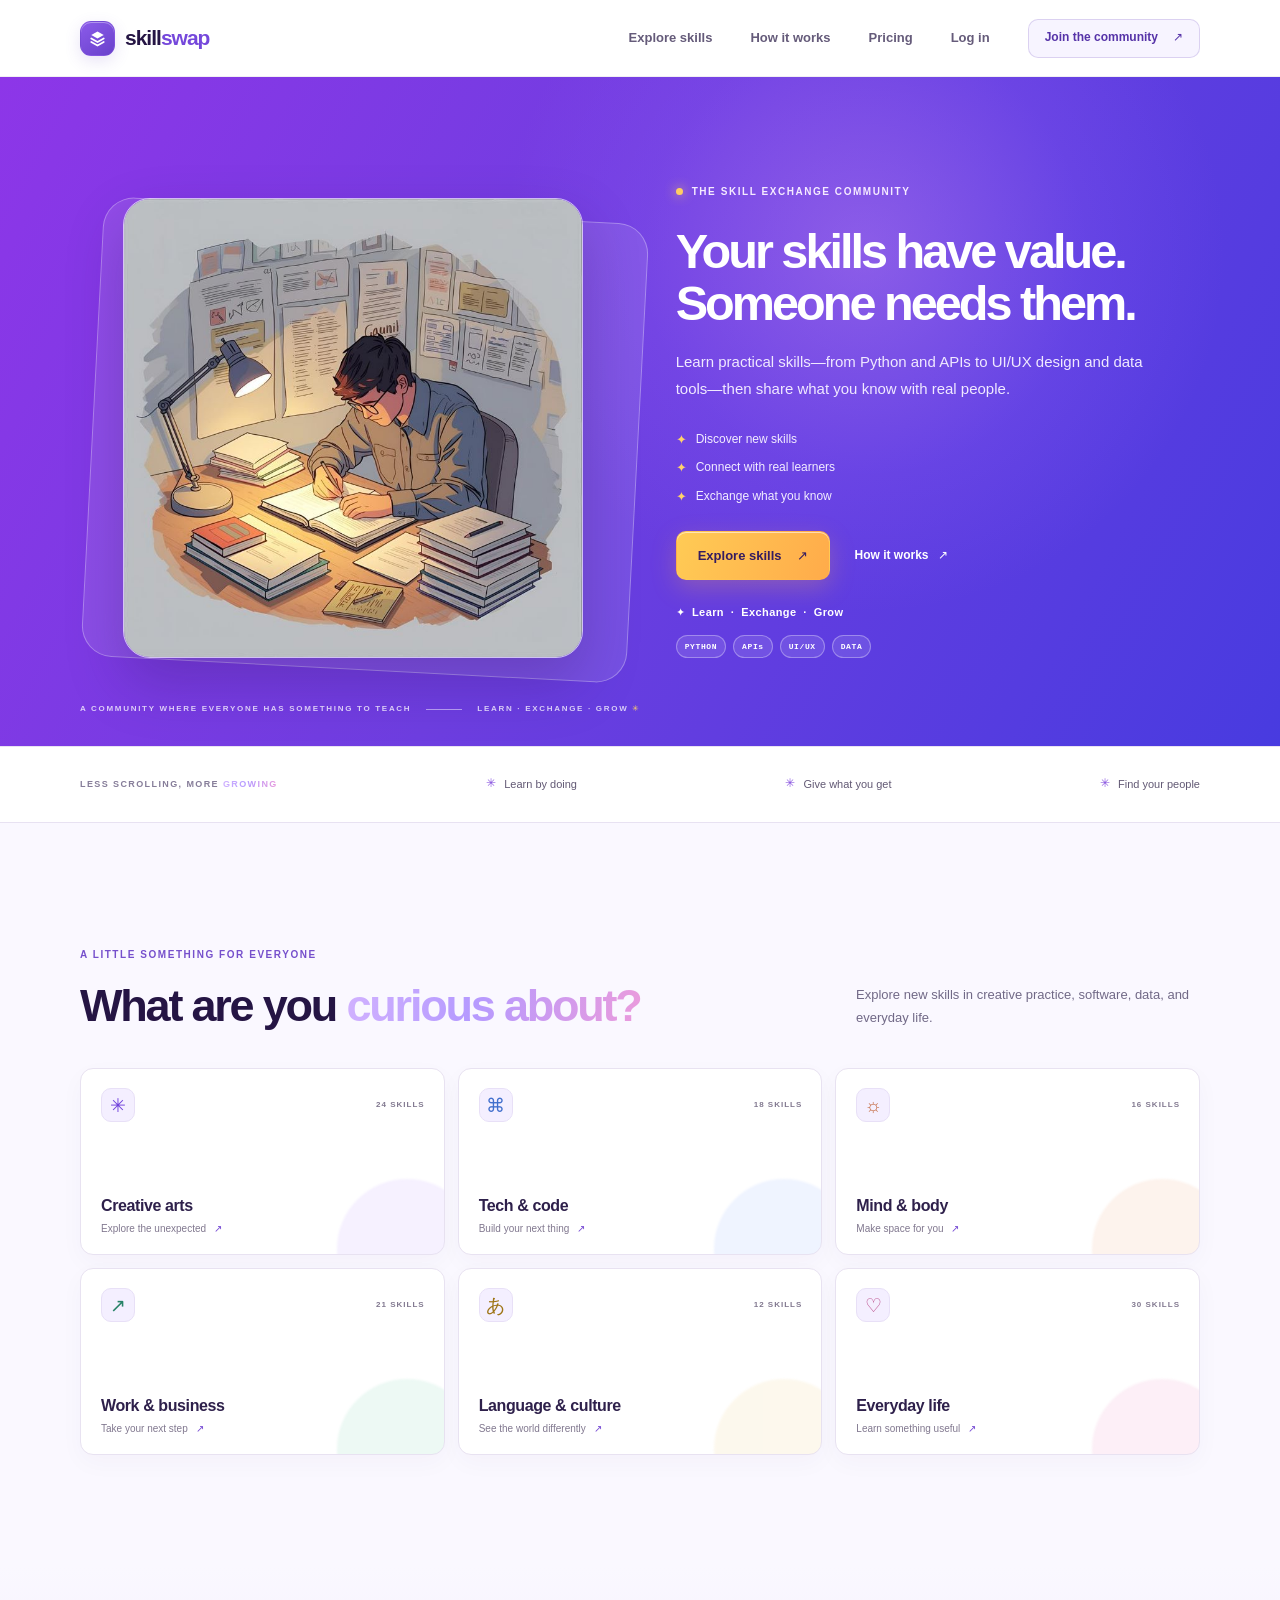
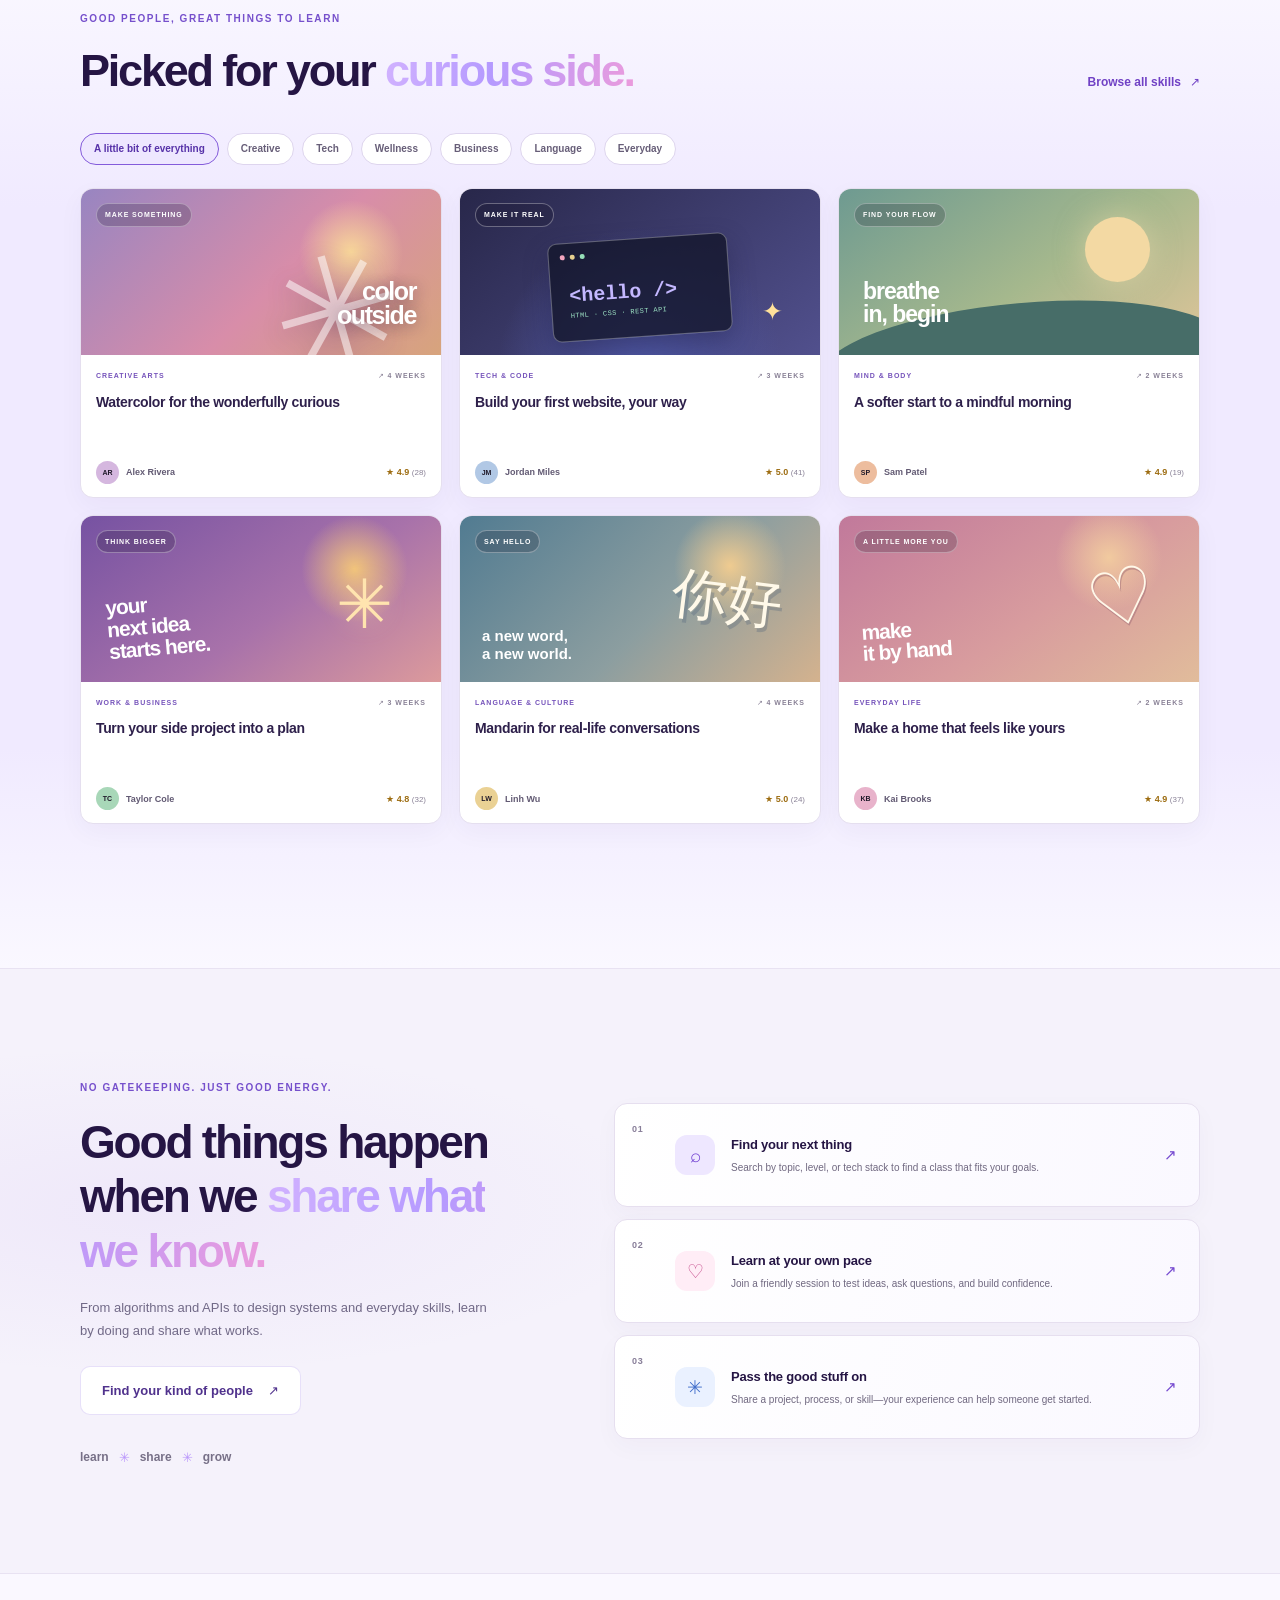
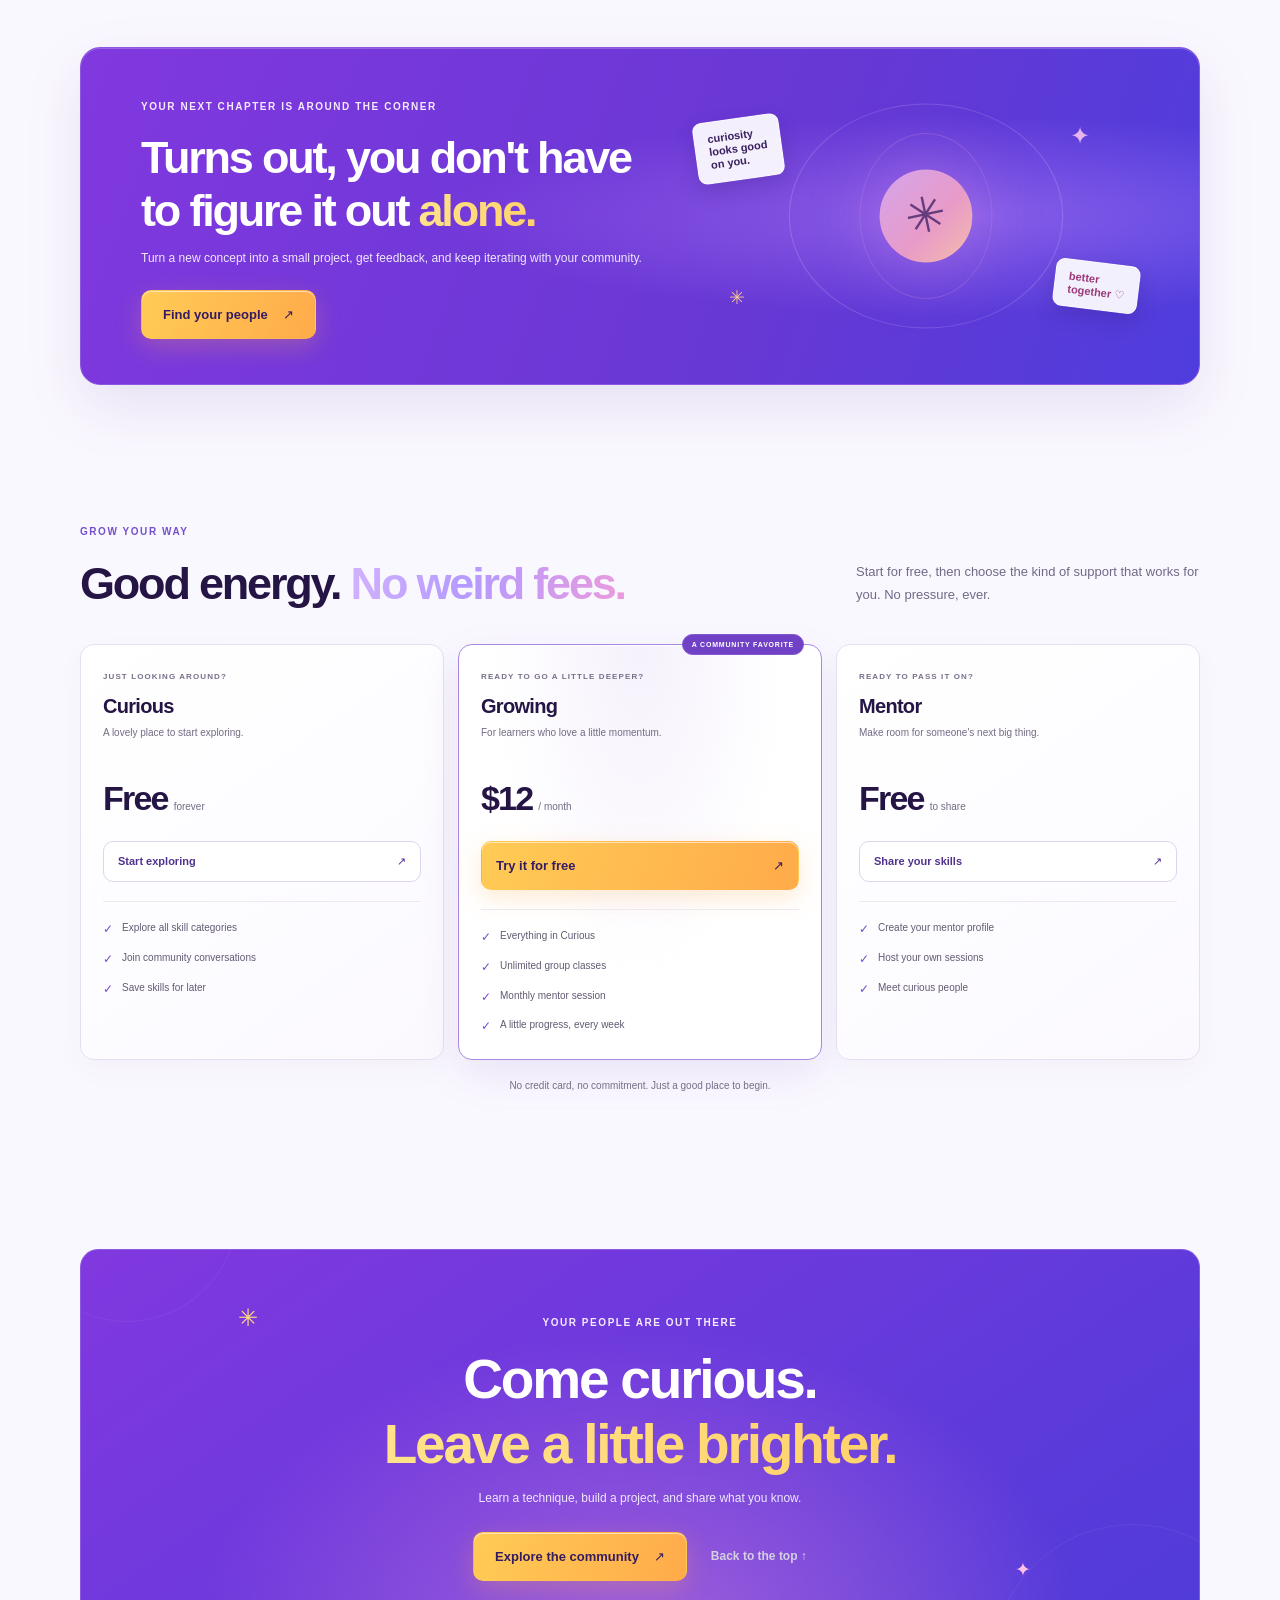
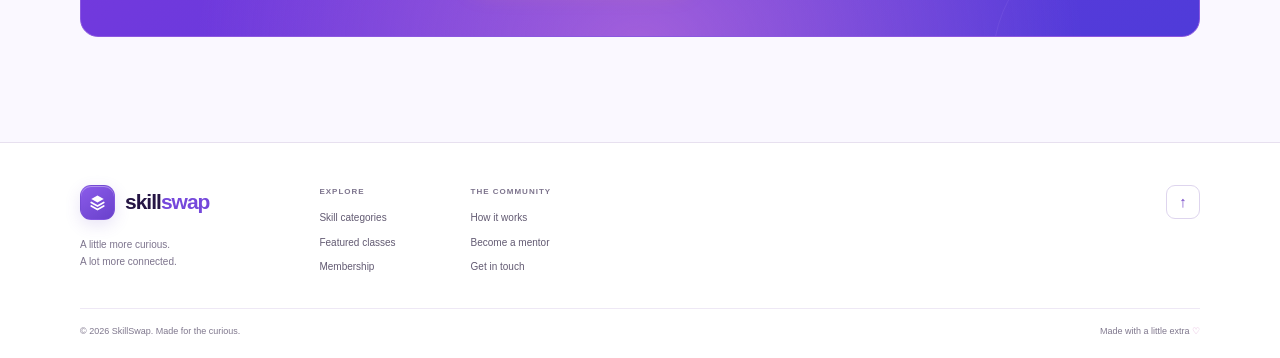
==== commit 8ebab96d: "feat: add SkillSwap login page" ====
--- a/frontend/index.html
+++ b/frontend/index.html
@@ -29,6 +29,7 @@
         <a href="#categories">Explore skills</a>
         <a href="#how-it-works">How it works</a>
         <a href="#pricing">Pricing</a>
+        <a href="login.html">Log in</a>
         <a class="button button-small button-outline nav-cta" href="#join">Join the community <span aria-hidden="true">↗</span></a>
       </nav>
     </div>
--- a/frontend/css/style.css
+++ b/frontend/css/style.css
@@ -24,7 +24,6 @@
 * { box-sizing: border-box; }
 
 body {
-  min-width: 320px;
   margin: 0;
   overflow-x: hidden;
   background: var(--page);
@@ -281,16 +280,26 @@
 @media (max-width: 900px) {
   .section-wrap { padding-block: 88px; }
   .hero { padding-block: 70px 28px; }.hero-grid { gap: 20px; }.hero-copy { padding-bottom: 20px; }.hero-visual { min-height: 0; transform: none; }
+  .hero h1 { font-size: clamp(28px, 4.5vw, 40px); letter-spacing: -2.2px; }
+  .category-grid, .course-grid, .pricing-grid { grid-template-columns: repeat(2, minmax(0, 1fr)); }
   .how-grid { gap: 45px; }.community-inner { padding-inline: 40px; }.footer-links { gap: 42px; margin-left: 55px; }
+}
+@media (max-width: 760px) {
+  .menu-toggle { display: flex; width: 44px; height: 44px; flex-direction: column; align-items: center; justify-content: center; gap: 6px; border: 1px solid #ffffff20; border-radius: 10px; background: #ffffff08; cursor: pointer; }
+  .menu-toggle span { width: 16px; height: 1.5px; border-radius: 2px; background: #e9e3f5; transition: transform .2s ease; }
+  .menu-toggle[aria-expanded="true"] span:first-child { transform: translateY(3.75px) rotate(45deg); }
+  .menu-toggle[aria-expanded="true"] span:last-child { transform: translateY(-3.75px) rotate(-45deg); }
+  .menu-toggle { border-color: #e3dcf1; background: #f6f2ff; }.menu-toggle span { background: #563a8a; }
+  .primary-nav { position: absolute; top: calc(100% + 1px); right: 0; left: 0; display: none; align-items: stretch; gap: 0; padding: 9px 18px 17px; border-bottom: 1px solid #e8e1f1; background: #fffffffa; box-shadow: 0 18px 25px #30204f1a; backdrop-filter: blur(16px); }
+  .primary-nav.is-open { display: flex; flex-direction: column; }
+  .primary-nav > a:not(.button) { display: flex; min-height: 44px; align-items: center; padding: 12px 3px; border-bottom: 1px solid #eee8f5; }
+  .primary-nav .nav-cta { min-height: 44px; align-self: flex-start; margin-top: 13px; }
 }
 @media (max-width: 680px) {
   .container { width: min(100% - 36px, 500px); }
   .section-wrap { padding-block: 76px; }
   .header-inner { min-height: 66px; }.brand { font-size: 19px; }.brand-mark { width: 32px; height: 32px; }
-  .menu-toggle { display: flex; width: 40px; height: 40px; flex-direction: column; align-items: center; justify-content: center; gap: 6px; border: 1px solid #ffffff20; border-radius: 10px; background: #ffffff08; cursor: pointer; }.menu-toggle span { width: 16px; height: 1.5px; border-radius: 2px; background: #e9e3f5; transition: transform .2s ease; }.menu-toggle[aria-expanded="true"] span:first-child { transform: translateY(3.75px) rotate(45deg); }.menu-toggle[aria-expanded="true"] span:last-child { transform: translateY(-3.75px) rotate(-45deg); }
-  .menu-toggle { border-color: #e3dcf1; background: #f6f2ff; }.menu-toggle span { background: #563a8a; }
-  .primary-nav { position: absolute; top: calc(100% + 1px); right: 0; left: 0; display: none; align-items: stretch; gap: 0; padding: 9px 18px 17px; border-bottom: 1px solid #e8e1f1; background: #fffffffa; box-shadow: 0 18px 25px #30204f1a; backdrop-filter: blur(16px); }.primary-nav.is-open { display: flex; flex-direction: column; }.primary-nav > a:not(.button) { padding: 12px 3px; border-bottom: 1px solid #eee8f5; }.primary-nav .nav-cta { align-self: flex-start; margin-top: 13px; }
-  .hero { min-height: auto; padding-block: 66px 24px; }.hero-grid { grid-template-columns: 1fr; gap: 3px; }.hero-copy { grid-column: 1; grid-row: 1; padding-block: 0 10px; }.hero-visual { grid-column: 1; grid-row: 2; margin-top: 22px; }.hero-visual::before { inset: 8px 4px -8px 4px; }.hero-image { width: min(100%, 390px); }.hero-tech-tags { gap: 6px; }.hero-tech-tags li { padding: 4px 7px; font-size: 7px; }.eyebrow { font-size: 9px; letter-spacing: 1.15px; }.hero h1 { margin-top: 18px; font-size: clamp(41px, 11vw, 58px); letter-spacing: -3px; }.hero-description { max-width: 430px; font-size: 13px; }.hero-actions { flex-wrap: wrap; gap: 15px; }.hero-actions .button { min-height: 46px; }
+  .hero { min-height: auto; padding-block: 66px 24px; }.hero-grid { grid-template-columns: 1fr; gap: 3px; }.hero-copy { grid-column: 1; grid-row: 1; padding-block: 0 10px; }.hero-visual { grid-column: 1; grid-row: 2; margin-top: 22px; }.hero-visual::before { inset: 8px 4px -8px 4px; }.hero-image { width: min(100%, 390px); }.hero-tech-tags { gap: 6px; }.hero-tech-tags li { padding: 4px 7px; font-size: 7px; }.eyebrow { font-size: 9px; letter-spacing: 1.15px; }.hero h1 { margin-top: 18px; font-size: clamp(28px, 8.5vw, 40px); letter-spacing: -2.2px; }.hero-description { max-width: 430px; font-size: 13px; }.hero-actions { flex-wrap: wrap; gap: 15px; }.hero-actions .button { min-height: 46px; }
   .hero-bottom { gap: 10px; font-size: 7px; letter-spacing: 1.1px; }
   .trust-inner { min-height: 92px; flex-wrap: wrap; justify-content: flex-start; gap: 7px 18px; padding-block: 17px; }.trust-inner p { flex: 0 0 100%; }.trust-inner > span { font-size: 9px; }
   .section-heading { align-items: flex-start; flex-direction: column; gap: 11px; margin-bottom: 25px; }.section-heading h2, .how-intro h2 { font-size: 34px; letter-spacing: -1.7px; }.section-heading > p { max-width: 430px; font-size: 12px; }.category-grid { grid-template-columns: repeat(2, 1fr); gap: 9px; }.category-card { min-height: 160px; padding: 14px; }.category-count { top: 22px; right: 13px; font-size: 7px; }.category-card h3 { font-size: 14px; }.category-link { font-size: 9px; }
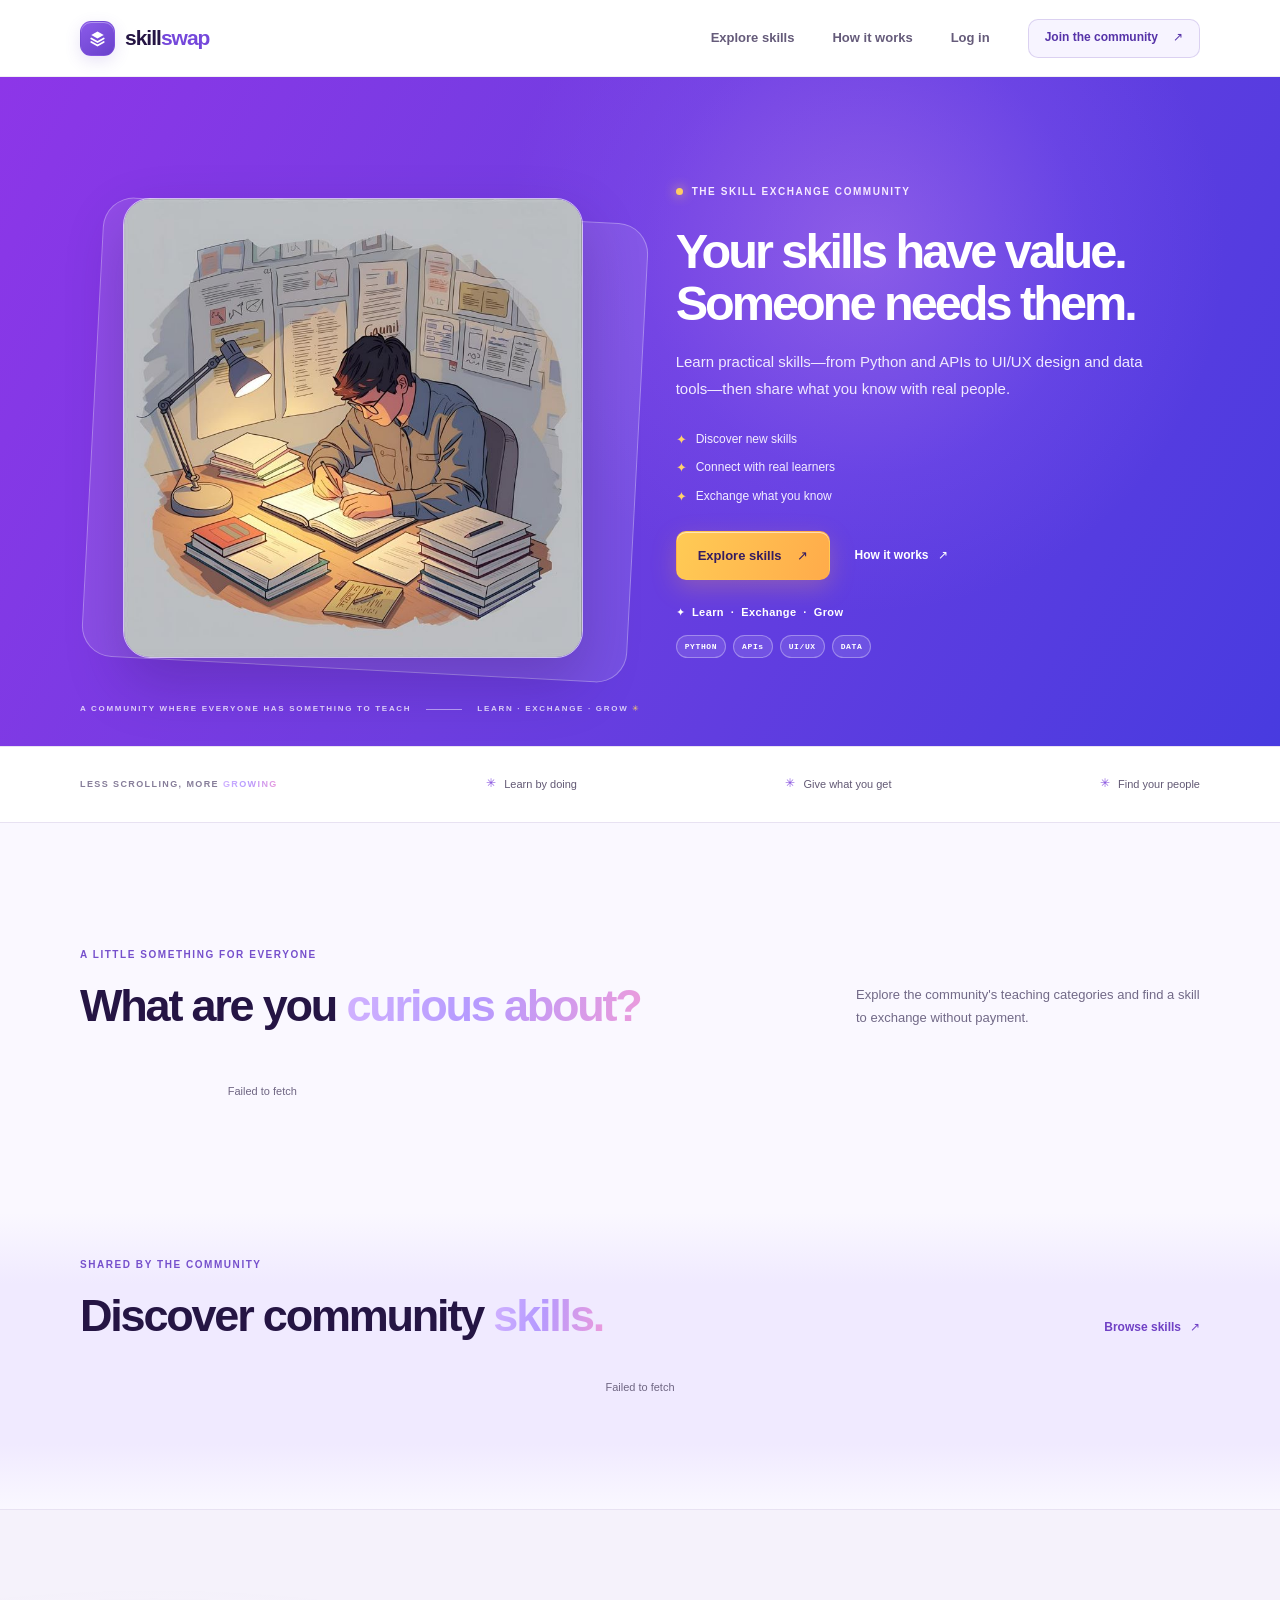
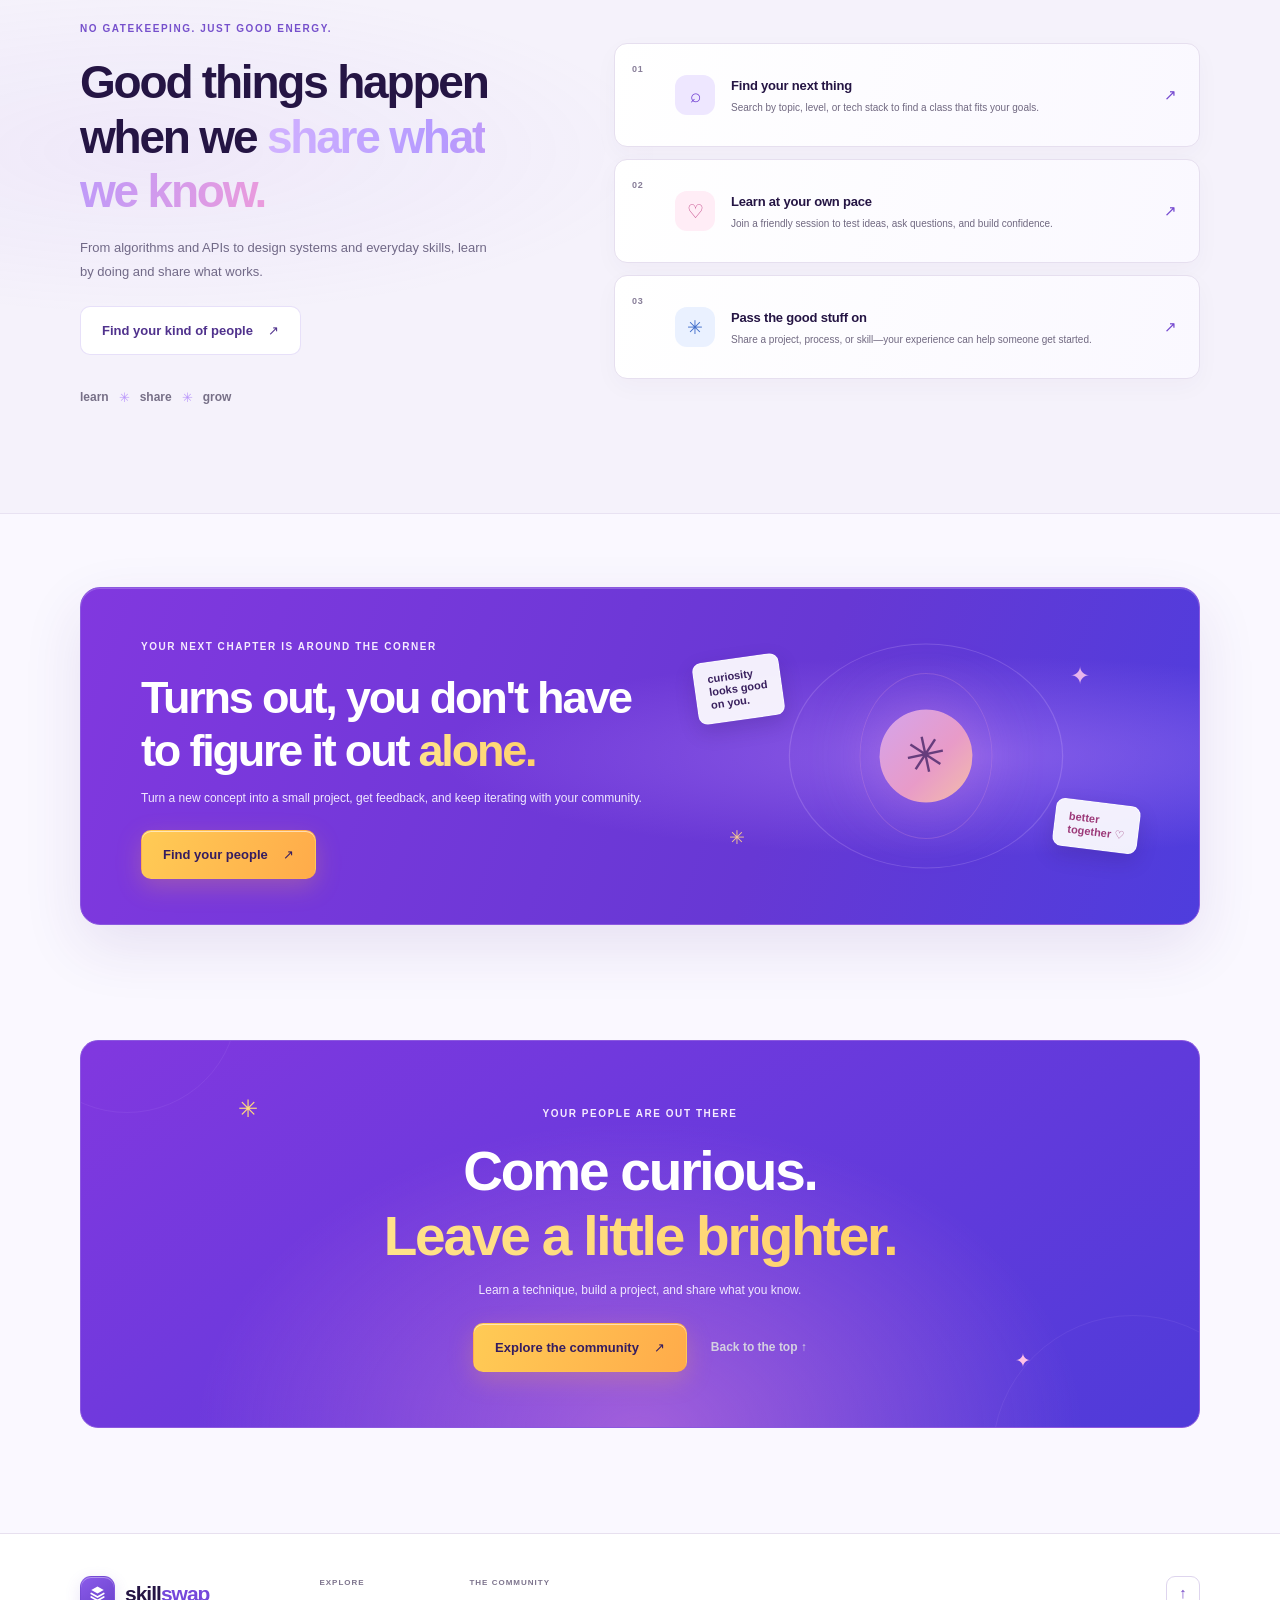
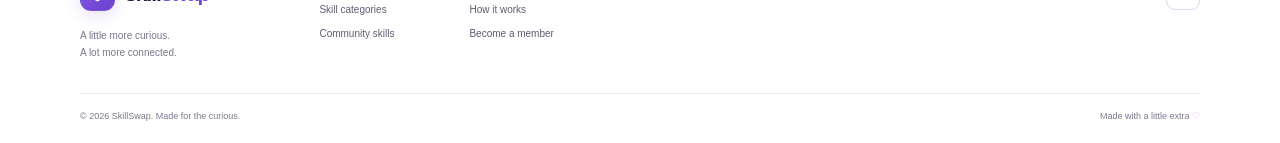
==== commit 72eb2aa4: "feat: complete SkillSwap full-stack integration" ====
--- a/frontend/index.html
+++ b/frontend/index.html
@@ -7,7 +7,9 @@
   <meta name="description" content="Learn something new and share what you know with SkillSwap, the community-powered learning marketplace.">
   <title>SkillSwap — learn together, grow together</title>
   <link rel="stylesheet" href="css/style.css">
-  <script src="js/app.js" defer></script>
+  <script src="js/config.js" defer></script>
+  <script src="js/api.js?v=3" defer></script>
+  <script src="js/app.js?v=3" defer></script>
 </head>
 <body>
   <a class="skip-link" href="#main">Skip to content</a>
@@ -28,9 +30,8 @@
       <nav class="primary-nav" id="primary-navigation" aria-label="Main navigation">
         <a href="#categories">Explore skills</a>
         <a href="#how-it-works">How it works</a>
-        <a href="#pricing">Pricing</a>
         <a href="login.html">Log in</a>
-        <a class="button button-small button-outline nav-cta" href="#join">Join the community <span aria-hidden="true">↗</span></a>
+        <a class="button button-small button-outline nav-cta" href="register.html">Join the community <span aria-hidden="true">↗</span></a>
       </nav>
     </div>
   </header>
@@ -76,27 +77,10 @@
       <div class="container">
         <div class="section-heading reveal">
           <div><span class="eyebrow">A LITTLE SOMETHING FOR EVERYONE</span><h2>What are you <span class="gradient-text">curious about?</span></h2></div>
-          <p>Explore new skills in creative practice, software, data, and everyday life.</p>
+          <p>Explore the community's teaching categories and find a skill to exchange without payment.</p>
         </div>
-        <div class="category-grid">
-          <a class="category-card category-lavender reveal" href="#featured" data-category-link="creative">
-            <span class="category-icon" aria-hidden="true">✳</span><span class="category-count">24 SKILLS</span><h3>Creative arts</h3><span class="category-link">Explore the unexpected <b aria-hidden="true">↗</b></span>
-          </a>
-          <a class="category-card category-blue reveal" href="#featured" data-category-link="tech">
-            <span class="category-icon" aria-hidden="true">⌘</span><span class="category-count">18 SKILLS</span><h3>Tech &amp; code</h3><span class="category-link">Build your next thing <b aria-hidden="true">↗</b></span>
-          </a>
-          <a class="category-card category-peach reveal" href="#featured" data-category-link="wellness">
-            <span class="category-icon" aria-hidden="true">☼</span><span class="category-count">16 SKILLS</span><h3>Mind &amp; body</h3><span class="category-link">Make space for you <b aria-hidden="true">↗</b></span>
-          </a>
-          <a class="category-card category-mint reveal" href="#featured" data-category-link="business">
-            <span class="category-icon" aria-hidden="true">↗</span><span class="category-count">21 SKILLS</span><h3>Work &amp; business</h3><span class="category-link">Take your next step <b aria-hidden="true">↗</b></span>
-          </a>
-          <a class="category-card category-yellow reveal" href="#featured" data-category-link="language">
-            <span class="category-icon" aria-hidden="true">あ</span><span class="category-count">12 SKILLS</span><h3>Language &amp; culture</h3><span class="category-link">See the world differently <b aria-hidden="true">↗</b></span>
-          </a>
-          <a class="category-card category-pink reveal" href="#featured" data-category-link="everyday">
-            <span class="category-icon" aria-hidden="true">♡</span><span class="category-count">30 SKILLS</span><h3>Everyday life</h3><span class="category-link">Learn something useful <b aria-hidden="true">↗</b></span>
-          </a>
+        <div class="category-grid" id="category-grid" aria-live="polite">
+          <p class="filter-status">Loading skill categories…</p>
         </div>
       </div>
     </section>
@@ -104,45 +88,10 @@
     <section class="section-wrap featured-section" id="featured">
       <div class="container">
         <div class="section-heading reveal">
-          <div><span class="eyebrow">GOOD PEOPLE, GREAT THINGS TO LEARN</span><h2>Picked for your <span class="gradient-text">curious side.</span></h2></div>
-          <a class="text-link browse-link" href="#categories">Browse all skills <span aria-hidden="true">↗</span></a>
+          <div><span class="eyebrow">SHARED BY THE COMMUNITY</span><h2>Discover community <span class="gradient-text">skills.</span></h2></div>
+          <a class="text-link browse-link" href="skills.html">Browse skills <span aria-hidden="true">↗</span></a>
         </div>
-        <div class="filter-row reveal" aria-label="Filter classes by skill category">
-          <button class="filter-chip is-active" type="button" data-filter="all" aria-pressed="true">A little bit of everything</button>
-          <button class="filter-chip" type="button" data-filter="creative" aria-pressed="false">Creative</button>
-          <button class="filter-chip" type="button" data-filter="tech" aria-pressed="false">Tech</button>
-          <button class="filter-chip" type="button" data-filter="wellness" aria-pressed="false">Wellness</button>
-          <button class="filter-chip" type="button" data-filter="business" aria-pressed="false">Business</button>
-          <button class="filter-chip" type="button" data-filter="language" aria-pressed="false">Language</button>
-          <button class="filter-chip" type="button" data-filter="everyday" aria-pressed="false">Everyday</button>
-        </div>
-        <div class="course-grid" id="course-grid">
-          <article class="course-card reveal" data-course-category="creative">
-            <div class="course-art course-art-creative"><span class="art-tag">MAKE SOMETHING</span><span class="course-art-mark">✳</span><span class="course-art-label">color<br>outside</span></div>
-            <div class="course-body"><div class="course-meta"><span>CREATIVE ARTS</span><span>↗ 4 WEEKS</span></div><h3>Watercolor for the wonderfully curious</h3><div class="course-footer"><span class="course-teacher"><i class="teacher-avatar teacher-lilac">AR</i> Alex Rivera</span><span class="course-rating">★ 4.9 <small>(28)</small></span></div></div>
-          </article>
-          <article class="course-card reveal" data-course-category="tech">
-            <div class="course-art course-art-tech"><span class="art-tag">MAKE IT REAL</span><span class="code-window"><i></i><i></i><i></i><b>&lt;hello /&gt;</b><small class="code-terms">HTML · CSS · REST API</small></span><span class="code-spark">✦</span></div>
-            <div class="course-body"><div class="course-meta"><span>TECH &amp; CODE</span><span>↗ 3 WEEKS</span></div><h3>Build your first website, your way</h3><div class="course-footer"><span class="course-teacher"><i class="teacher-avatar teacher-blue">JM</i> Jordan Miles</span><span class="course-rating">★ 5.0 <small>(41)</small></span></div></div>
-          </article>
-          <article class="course-card reveal" data-course-category="wellness">
-            <div class="course-art course-art-wellness"><span class="art-tag">FIND YOUR FLOW</span><span class="wellness-sun"></span><span class="wellness-wave"></span><span class="wellness-word">breathe<br>in, begin</span></div>
-            <div class="course-body"><div class="course-meta"><span>MIND &amp; BODY</span><span>↗ 2 WEEKS</span></div><h3>A softer start to a mindful morning</h3><div class="course-footer"><span class="course-teacher"><i class="teacher-avatar teacher-peach">SP</i> Sam Patel</span><span class="course-rating">★ 4.9 <small>(19)</small></span></div></div>
-          </article>
-          <article class="course-card reveal" data-course-category="business">
-            <div class="course-art course-art-business"><span class="art-tag">THINK BIGGER</span><span class="business-spark">✳</span><span class="business-note">your<br>next idea<br>starts here.</span></div>
-            <div class="course-body"><div class="course-meta"><span>WORK &amp; BUSINESS</span><span>↗ 3 WEEKS</span></div><h3>Turn your side project into a plan</h3><div class="course-footer"><span class="course-teacher"><i class="teacher-avatar teacher-green">TC</i> Taylor Cole</span><span class="course-rating">★ 4.8 <small>(32)</small></span></div></div>
-          </article>
-          <article class="course-card reveal" data-course-category="language">
-            <div class="course-art course-art-language"><span class="art-tag">SAY HELLO</span><span class="language-glyph">你好</span><span class="language-caption">a new word,<br>a new world.</span></div>
-            <div class="course-body"><div class="course-meta"><span>LANGUAGE &amp; CULTURE</span><span>↗ 4 WEEKS</span></div><h3>Mandarin for real-life conversations</h3><div class="course-footer"><span class="course-teacher"><i class="teacher-avatar teacher-yellow">LW</i> Linh Wu</span><span class="course-rating">★ 5.0 <small>(24)</small></span></div></div>
-          </article>
-          <article class="course-card reveal" data-course-category="everyday">
-            <div class="course-art course-art-everyday"><span class="art-tag">A LITTLE MORE YOU</span><span class="everyday-scribble">♡</span><span class="everyday-note">make<br>it by hand</span></div>
-            <div class="course-body"><div class="course-meta"><span>EVERYDAY LIFE</span><span>↗ 2 WEEKS</span></div><h3>Make a home that feels like yours</h3><div class="course-footer"><span class="course-teacher"><i class="teacher-avatar teacher-pink">KB</i> Kai Brooks</span><span class="course-rating">★ 4.9 <small>(37)</small></span></div></div>
-          </article>
-        </div>
-        <p class="filter-status" id="filter-status" aria-live="polite"></p>
+        <div class="featured-skills" id="featured-skills" aria-live="polite"><p class="filter-status">Loading community skills…</p></div>
       </div>
     </section>
 
@@ -170,18 +119,6 @@
       </div>
     </section>
 
-    <section class="section-wrap pricing-section" id="pricing">
-      <div class="container">
-        <div class="section-heading pricing-heading reveal"><div><span class="eyebrow">GROW YOUR WAY</span><h2>Good energy. <span class="gradient-text">No weird fees.</span></h2></div><p>Start for free, then choose the kind of support that works for you. No pressure, ever.</p></div>
-        <div class="pricing-grid">
-          <article class="price-card reveal"><span class="plan-kicker">JUST LOOKING AROUND?</span><h3>Curious</h3><p class="plan-description">A lovely place to start exploring.</p><p class="price"><strong>Free</strong><span>forever</span></p><a class="button button-price-outline" href="#join">Start exploring <span aria-hidden="true">↗</span></a><ul><li><span>✓</span> Explore all skill categories</li><li><span>✓</span> Join community conversations</li><li><span>✓</span> Save skills for later</li></ul></article>
-          <article class="price-card price-card-featured reveal"><span class="popular-label">A COMMUNITY FAVORITE</span><span class="plan-kicker">READY TO GO A LITTLE DEEPER?</span><h3>Growing</h3><p class="plan-description">For learners who love a little momentum.</p><p class="price"><strong>$12</strong><span>/ month</span></p><a class="button button-primary" href="#join">Try it for free <span aria-hidden="true">↗</span></a><ul><li><span>✓</span> Everything in Curious</li><li><span>✓</span> Unlimited group classes</li><li><span>✓</span> Monthly mentor session</li><li><span>✓</span> A little progress, every week</li></ul></article>
-          <article class="price-card reveal"><span class="plan-kicker">READY TO PASS IT ON?</span><h3>Mentor</h3><p class="plan-description">Make room for someone's next big thing.</p><p class="price"><strong>Free</strong><span>to share</span></p><a class="button button-price-outline" href="#join">Share your skills <span aria-hidden="true">↗</span></a><ul><li><span>✓</span> Create your mentor profile</li><li><span>✓</span> Host your own sessions</li><li><span>✓</span> Meet curious people</li></ul></article>
-        </div>
-        <p class="pricing-note">No credit card, no commitment. Just a good place to begin.</p>
-      </div>
-    </section>
-
     <section class="join-section section-wrap" id="join">
       <div class="container join-card reveal">
         <span class="join-star join-star-one" aria-hidden="true">✳</span><span class="join-star join-star-two" aria-hidden="true">✦</span>
@@ -196,7 +133,7 @@
   <footer class="site-footer">
     <div class="container footer-main reveal">
       <div class="footer-brand"><a class="brand" href="#home"><span class="brand-mark" aria-hidden="true"><svg viewBox="0 0 32 32" fill="none"><path d="M8 11.5 16 7l8 4.5-8 4.6-8-4.6Z" fill="currentColor"/><path d="m8 16 8 4.6 8-4.6M8 20.5l8 4.6 8-4.6" stroke="currentColor" stroke-width="2.2" stroke-linecap="round" stroke-linejoin="round"/></svg></span><span>skill<span class="brand-accent">swap</span></span></a><p>A little more curious.<br>A lot more connected.</p></div>
-      <div class="footer-links"><div><strong>EXPLORE</strong><a href="#categories">Skill categories</a><a href="#featured">Featured classes</a><a href="#pricing">Membership</a></div><div><strong>THE COMMUNITY</strong><a href="#how-it-works">How it works</a><a href="#join">Become a mentor</a><a href="#join">Get in touch</a></div></div>
+      <div class="footer-links"><div><strong>EXPLORE</strong><a href="#categories">Skill categories</a><a href="#featured">Community skills</a></div><div><strong>THE COMMUNITY</strong><a href="#how-it-works">How it works</a><a href="register.html">Become a member</a></div></div>
       <a class="back-top" href="#home" aria-label="Back to top">↑</a>
     </div>
     <div class="container footer-bottom reveal"><span>© <span id="current-year"></span> SkillSwap. Made for the curious.</span><span>Made with a little extra <i aria-hidden="true">♡</i></span></div>
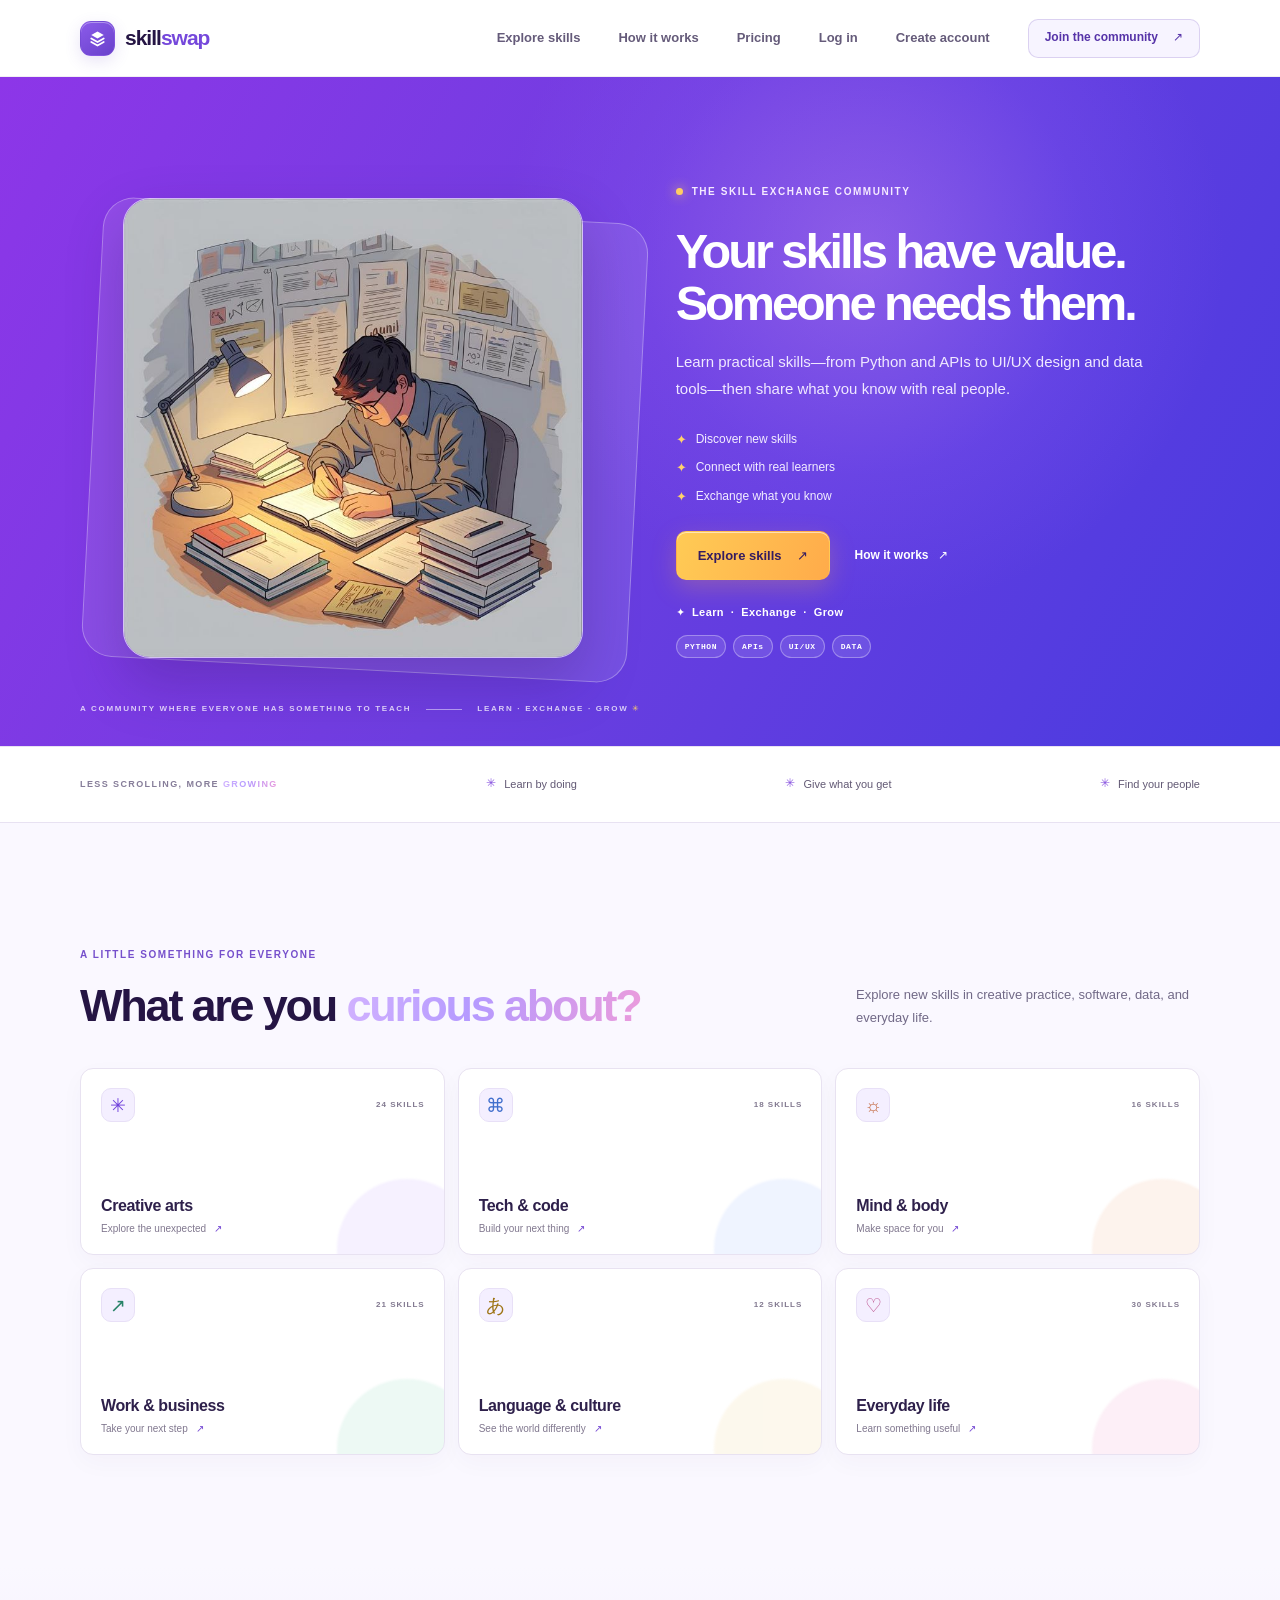
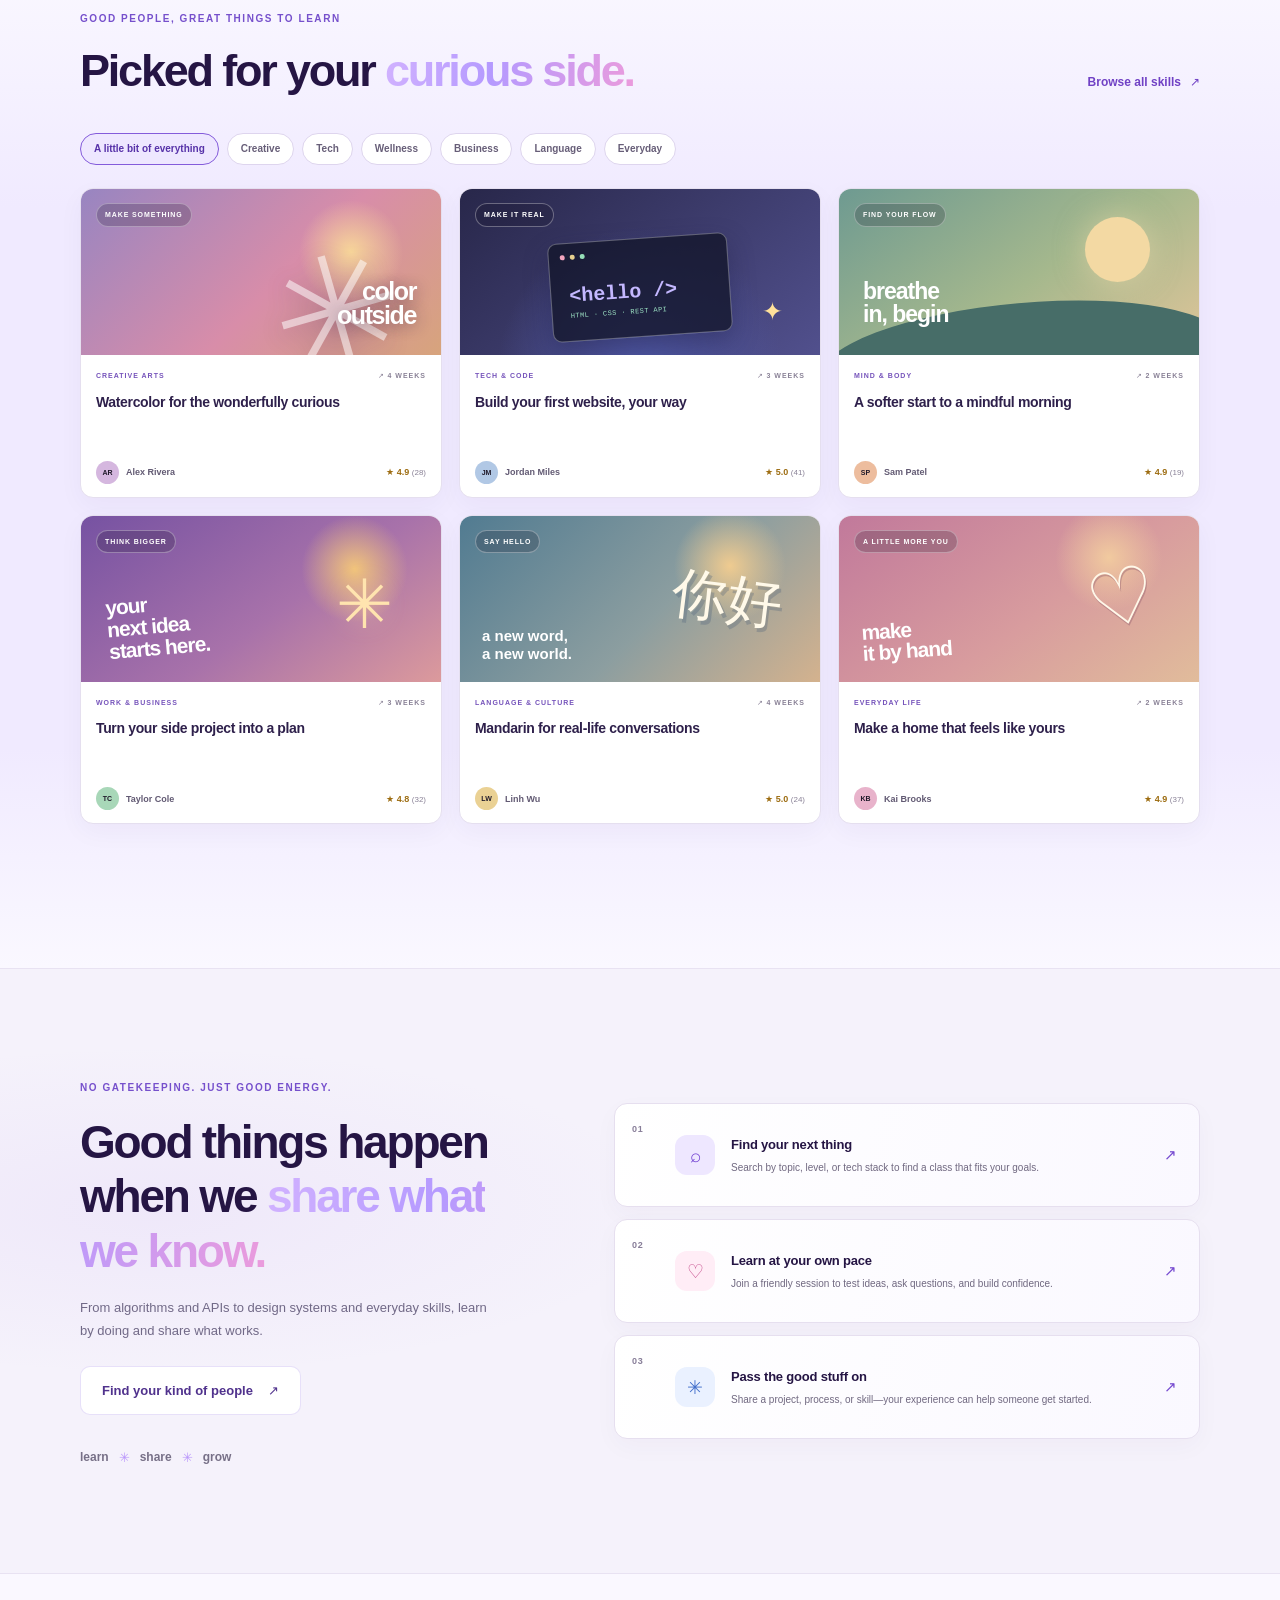
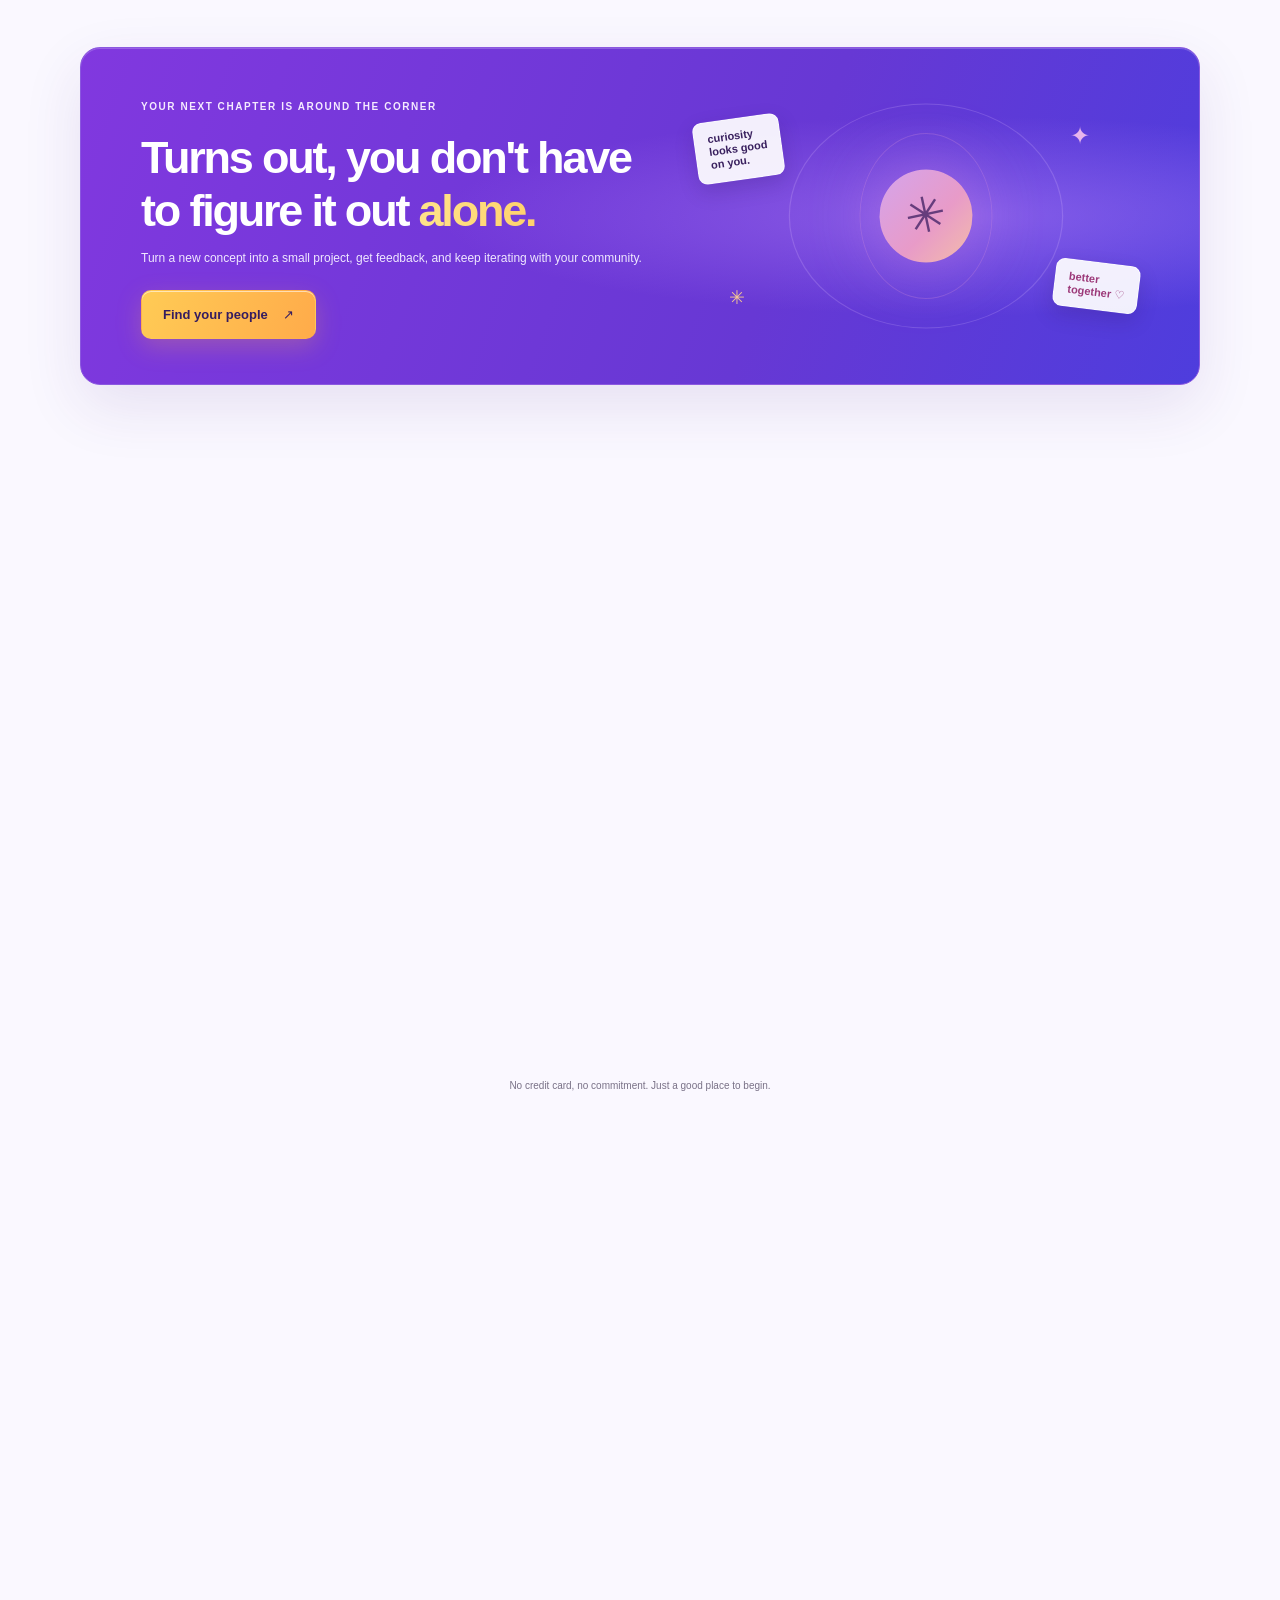
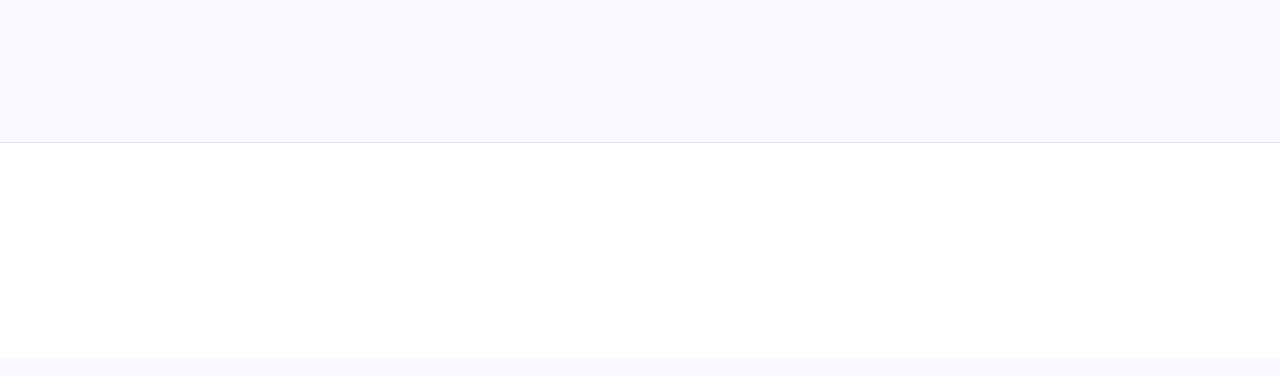
==== commit 98468d6c: "merge: integrate backend and authentication updates" ====
--- a/frontend/index.html
+++ b/frontend/index.html
@@ -7,9 +7,8 @@
   <meta name="description" content="Learn something new and share what you know with SkillSwap, the community-powered learning marketplace.">
   <title>SkillSwap — learn together, grow together</title>
   <link rel="stylesheet" href="css/style.css">
-  <script src="js/config.js" defer></script>
-  <script src="js/api.js?v=3" defer></script>
-  <script src="js/app.js?v=3" defer></script>
+  <script src="js/api.js?v=2" defer></script>
+  <script src="js/app.js" defer></script>
 </head>
 <body>
   <a class="skip-link" href="#main">Skip to content</a>
@@ -30,8 +29,10 @@
       <nav class="primary-nav" id="primary-navigation" aria-label="Main navigation">
         <a href="#categories">Explore skills</a>
         <a href="#how-it-works">How it works</a>
-        <a href="login.html">Log in</a>
-        <a class="button button-small button-outline nav-cta" href="register.html">Join the community <span aria-hidden="true">↗</span></a>
+        <a href="#pricing">Pricing</a>
+        <a href="login.html?v=2">Log in</a>
+        <a href="register.html?v=1">Create account</a>
+        <a class="button button-small button-outline nav-cta" href="#join">Join the community <span aria-hidden="true">↗</span></a>
       </nav>
     </div>
   </header>
@@ -77,10 +78,27 @@
       <div class="container">
         <div class="section-heading reveal">
           <div><span class="eyebrow">A LITTLE SOMETHING FOR EVERYONE</span><h2>What are you <span class="gradient-text">curious about?</span></h2></div>
-          <p>Explore the community's teaching categories and find a skill to exchange without payment.</p>
-        </div>
-        <div class="category-grid" id="category-grid" aria-live="polite">
-          <p class="filter-status">Loading skill categories…</p>
+          <p>Explore new skills in creative practice, software, data, and everyday life.</p>
+        </div>
+        <div class="category-grid">
+          <a class="category-card category-lavender reveal" href="#featured" data-category-link="creative">
+            <span class="category-icon" aria-hidden="true">✳</span><span class="category-count">24 SKILLS</span><h3>Creative arts</h3><span class="category-link">Explore the unexpected <b aria-hidden="true">↗</b></span>
+          </a>
+          <a class="category-card category-blue reveal" href="#featured" data-category-link="tech">
+            <span class="category-icon" aria-hidden="true">⌘</span><span class="category-count">18 SKILLS</span><h3>Tech &amp; code</h3><span class="category-link">Build your next thing <b aria-hidden="true">↗</b></span>
+          </a>
+          <a class="category-card category-peach reveal" href="#featured" data-category-link="wellness">
+            <span class="category-icon" aria-hidden="true">☼</span><span class="category-count">16 SKILLS</span><h3>Mind &amp; body</h3><span class="category-link">Make space for you <b aria-hidden="true">↗</b></span>
+          </a>
+          <a class="category-card category-mint reveal" href="#featured" data-category-link="business">
+            <span class="category-icon" aria-hidden="true">↗</span><span class="category-count">21 SKILLS</span><h3>Work &amp; business</h3><span class="category-link">Take your next step <b aria-hidden="true">↗</b></span>
+          </a>
+          <a class="category-card category-yellow reveal" href="#featured" data-category-link="language">
+            <span class="category-icon" aria-hidden="true">あ</span><span class="category-count">12 SKILLS</span><h3>Language &amp; culture</h3><span class="category-link">See the world differently <b aria-hidden="true">↗</b></span>
+          </a>
+          <a class="category-card category-pink reveal" href="#featured" data-category-link="everyday">
+            <span class="category-icon" aria-hidden="true">♡</span><span class="category-count">30 SKILLS</span><h3>Everyday life</h3><span class="category-link">Learn something useful <b aria-hidden="true">↗</b></span>
+          </a>
         </div>
       </div>
     </section>
@@ -88,10 +106,45 @@
     <section class="section-wrap featured-section" id="featured">
       <div class="container">
         <div class="section-heading reveal">
-          <div><span class="eyebrow">SHARED BY THE COMMUNITY</span><h2>Discover community <span class="gradient-text">skills.</span></h2></div>
-          <a class="text-link browse-link" href="skills.html">Browse skills <span aria-hidden="true">↗</span></a>
-        </div>
-        <div class="featured-skills" id="featured-skills" aria-live="polite"><p class="filter-status">Loading community skills…</p></div>
+          <div><span class="eyebrow">GOOD PEOPLE, GREAT THINGS TO LEARN</span><h2>Picked for your <span class="gradient-text">curious side.</span></h2></div>
+          <a class="text-link browse-link" href="#categories">Browse all skills <span aria-hidden="true">↗</span></a>
+        </div>
+        <div class="filter-row reveal" aria-label="Filter classes by skill category">
+          <button class="filter-chip is-active" type="button" data-filter="all" aria-pressed="true">A little bit of everything</button>
+          <button class="filter-chip" type="button" data-filter="creative" aria-pressed="false">Creative</button>
+          <button class="filter-chip" type="button" data-filter="tech" aria-pressed="false">Tech</button>
+          <button class="filter-chip" type="button" data-filter="wellness" aria-pressed="false">Wellness</button>
+          <button class="filter-chip" type="button" data-filter="business" aria-pressed="false">Business</button>
+          <button class="filter-chip" type="button" data-filter="language" aria-pressed="false">Language</button>
+          <button class="filter-chip" type="button" data-filter="everyday" aria-pressed="false">Everyday</button>
+        </div>
+        <div class="course-grid" id="course-grid">
+          <article class="course-card reveal" data-course-category="creative">
+            <div class="course-art course-art-creative"><span class="art-tag">MAKE SOMETHING</span><span class="course-art-mark">✳</span><span class="course-art-label">color<br>outside</span></div>
+            <div class="course-body"><div class="course-meta"><span>CREATIVE ARTS</span><span>↗ 4 WEEKS</span></div><h3>Watercolor for the wonderfully curious</h3><div class="course-footer"><span class="course-teacher"><i class="teacher-avatar teacher-lilac">AR</i> Alex Rivera</span><span class="course-rating">★ 4.9 <small>(28)</small></span></div></div>
+          </article>
+          <article class="course-card reveal" data-course-category="tech">
+            <div class="course-art course-art-tech"><span class="art-tag">MAKE IT REAL</span><span class="code-window"><i></i><i></i><i></i><b>&lt;hello /&gt;</b><small class="code-terms">HTML · CSS · REST API</small></span><span class="code-spark">✦</span></div>
+            <div class="course-body"><div class="course-meta"><span>TECH &amp; CODE</span><span>↗ 3 WEEKS</span></div><h3>Build your first website, your way</h3><div class="course-footer"><span class="course-teacher"><i class="teacher-avatar teacher-blue">JM</i> Jordan Miles</span><span class="course-rating">★ 5.0 <small>(41)</small></span></div></div>
+          </article>
+          <article class="course-card reveal" data-course-category="wellness">
+            <div class="course-art course-art-wellness"><span class="art-tag">FIND YOUR FLOW</span><span class="wellness-sun"></span><span class="wellness-wave"></span><span class="wellness-word">breathe<br>in, begin</span></div>
+            <div class="course-body"><div class="course-meta"><span>MIND &amp; BODY</span><span>↗ 2 WEEKS</span></div><h3>A softer start to a mindful morning</h3><div class="course-footer"><span class="course-teacher"><i class="teacher-avatar teacher-peach">SP</i> Sam Patel</span><span class="course-rating">★ 4.9 <small>(19)</small></span></div></div>
+          </article>
+          <article class="course-card reveal" data-course-category="business">
+            <div class="course-art course-art-business"><span class="art-tag">THINK BIGGER</span><span class="business-spark">✳</span><span class="business-note">your<br>next idea<br>starts here.</span></div>
+            <div class="course-body"><div class="course-meta"><span>WORK &amp; BUSINESS</span><span>↗ 3 WEEKS</span></div><h3>Turn your side project into a plan</h3><div class="course-footer"><span class="course-teacher"><i class="teacher-avatar teacher-green">TC</i> Taylor Cole</span><span class="course-rating">★ 4.8 <small>(32)</small></span></div></div>
+          </article>
+          <article class="course-card reveal" data-course-category="language">
+            <div class="course-art course-art-language"><span class="art-tag">SAY HELLO</span><span class="language-glyph">你好</span><span class="language-caption">a new word,<br>a new world.</span></div>
+            <div class="course-body"><div class="course-meta"><span>LANGUAGE &amp; CULTURE</span><span>↗ 4 WEEKS</span></div><h3>Mandarin for real-life conversations</h3><div class="course-footer"><span class="course-teacher"><i class="teacher-avatar teacher-yellow">LW</i> Linh Wu</span><span class="course-rating">★ 5.0 <small>(24)</small></span></div></div>
+          </article>
+          <article class="course-card reveal" data-course-category="everyday">
+            <div class="course-art course-art-everyday"><span class="art-tag">A LITTLE MORE YOU</span><span class="everyday-scribble">♡</span><span class="everyday-note">make<br>it by hand</span></div>
+            <div class="course-body"><div class="course-meta"><span>EVERYDAY LIFE</span><span>↗ 2 WEEKS</span></div><h3>Make a home that feels like yours</h3><div class="course-footer"><span class="course-teacher"><i class="teacher-avatar teacher-pink">KB</i> Kai Brooks</span><span class="course-rating">★ 4.9 <small>(37)</small></span></div></div>
+          </article>
+        </div>
+        <p class="filter-status" id="filter-status" aria-live="polite"></p>
       </div>
     </section>
 
@@ -119,6 +172,18 @@
       </div>
     </section>
 
+    <section class="section-wrap pricing-section" id="pricing">
+      <div class="container">
+        <div class="section-heading pricing-heading reveal"><div><span class="eyebrow">GROW YOUR WAY</span><h2>Good energy. <span class="gradient-text">No weird fees.</span></h2></div><p>Start for free, then choose the kind of support that works for you. No pressure, ever.</p></div>
+        <div class="pricing-grid">
+          <article class="price-card reveal"><span class="plan-kicker">JUST LOOKING AROUND?</span><h3>Curious</h3><p class="plan-description">A lovely place to start exploring.</p><p class="price"><strong>Free</strong><span>forever</span></p><a class="button button-price-outline" href="#join">Start exploring <span aria-hidden="true">↗</span></a><ul><li><span>✓</span> Explore all skill categories</li><li><span>✓</span> Join community conversations</li><li><span>✓</span> Save skills for later</li></ul></article>
+          <article class="price-card price-card-featured reveal"><span class="popular-label">A COMMUNITY FAVORITE</span><span class="plan-kicker">READY TO GO A LITTLE DEEPER?</span><h3>Growing</h3><p class="plan-description">For learners who love a little momentum.</p><p class="price"><strong>$12</strong><span>/ month</span></p><a class="button button-primary" href="#join">Try it for free <span aria-hidden="true">↗</span></a><ul><li><span>✓</span> Everything in Curious</li><li><span>✓</span> Unlimited group classes</li><li><span>✓</span> Monthly mentor session</li><li><span>✓</span> A little progress, every week</li></ul></article>
+          <article class="price-card reveal"><span class="plan-kicker">READY TO PASS IT ON?</span><h3>Mentor</h3><p class="plan-description">Make room for someone's next big thing.</p><p class="price"><strong>Free</strong><span>to share</span></p><a class="button button-price-outline" href="#join">Share your skills <span aria-hidden="true">↗</span></a><ul><li><span>✓</span> Create your mentor profile</li><li><span>✓</span> Host your own sessions</li><li><span>✓</span> Meet curious people</li></ul></article>
+        </div>
+        <p class="pricing-note">No credit card, no commitment. Just a good place to begin.</p>
+      </div>
+    </section>
+
     <section class="join-section section-wrap" id="join">
       <div class="container join-card reveal">
         <span class="join-star join-star-one" aria-hidden="true">✳</span><span class="join-star join-star-two" aria-hidden="true">✦</span>
@@ -133,7 +198,7 @@
   <footer class="site-footer">
     <div class="container footer-main reveal">
       <div class="footer-brand"><a class="brand" href="#home"><span class="brand-mark" aria-hidden="true"><svg viewBox="0 0 32 32" fill="none"><path d="M8 11.5 16 7l8 4.5-8 4.6-8-4.6Z" fill="currentColor"/><path d="m8 16 8 4.6 8-4.6M8 20.5l8 4.6 8-4.6" stroke="currentColor" stroke-width="2.2" stroke-linecap="round" stroke-linejoin="round"/></svg></span><span>skill<span class="brand-accent">swap</span></span></a><p>A little more curious.<br>A lot more connected.</p></div>
-      <div class="footer-links"><div><strong>EXPLORE</strong><a href="#categories">Skill categories</a><a href="#featured">Community skills</a></div><div><strong>THE COMMUNITY</strong><a href="#how-it-works">How it works</a><a href="register.html">Become a member</a></div></div>
+      <div class="footer-links"><div><strong>EXPLORE</strong><a href="#categories">Skill categories</a><a href="#featured">Featured classes</a><a href="#pricing">Membership</a></div><div><strong>THE COMMUNITY</strong><a href="#how-it-works">How it works</a><a href="#join">Become a mentor</a><a href="#join">Get in touch</a></div></div>
       <a class="back-top" href="#home" aria-label="Back to top">↑</a>
     </div>
     <div class="container footer-bottom reveal"><span>© <span id="current-year"></span> SkillSwap. Made for the curious.</span><span>Made with a little extra <i aria-hidden="true">♡</i></span></div>
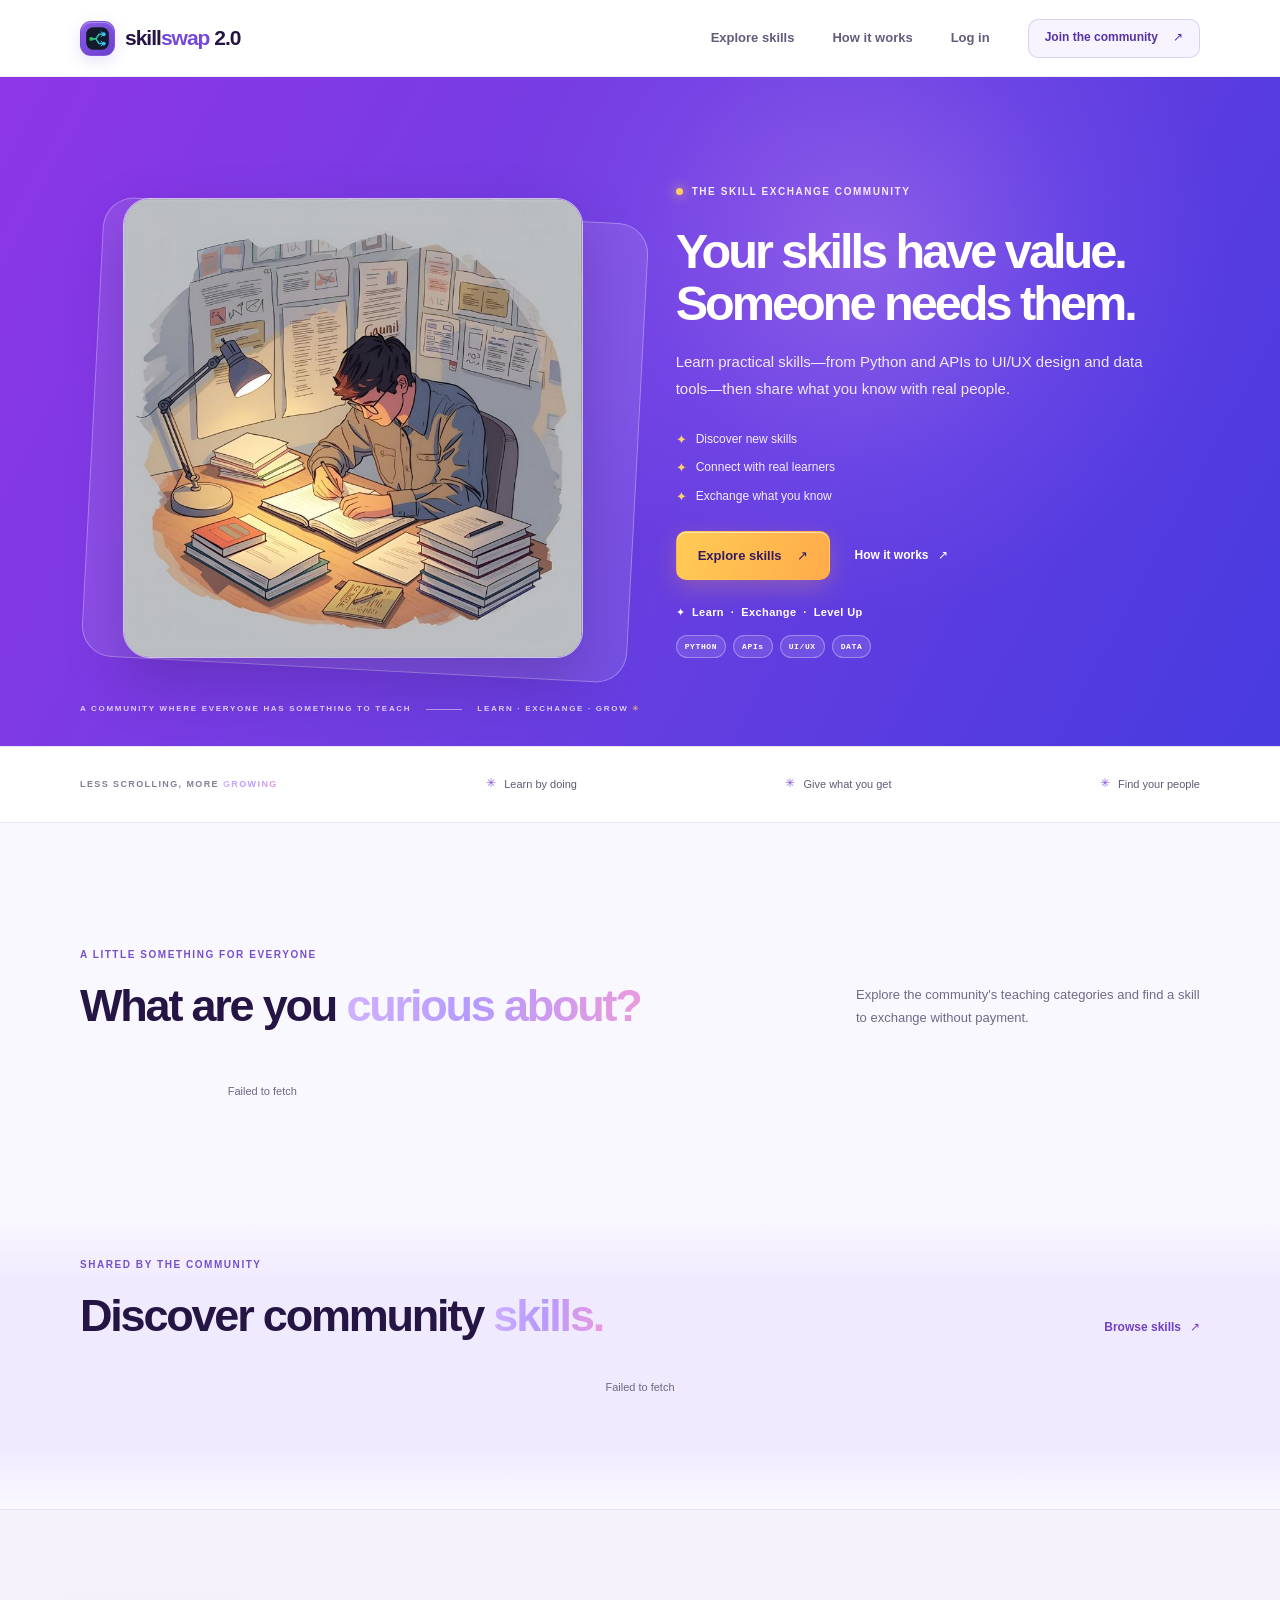
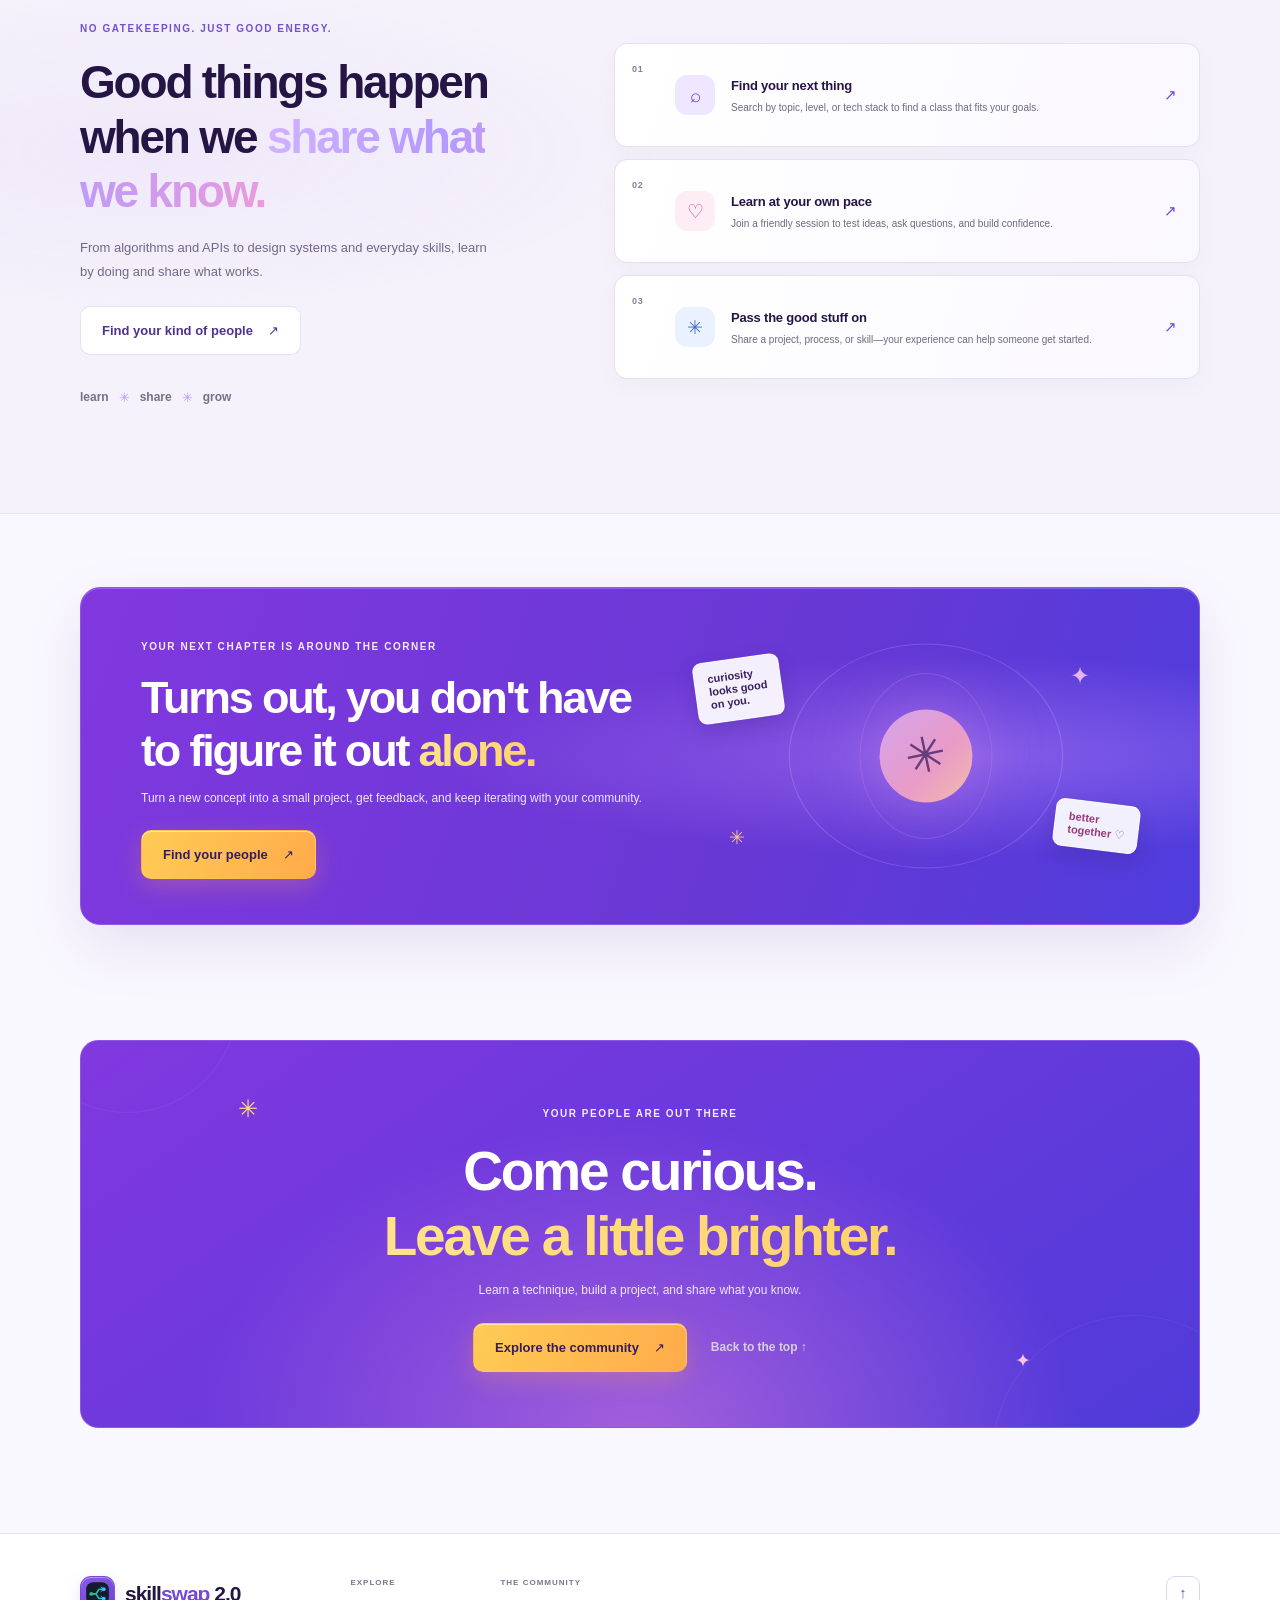
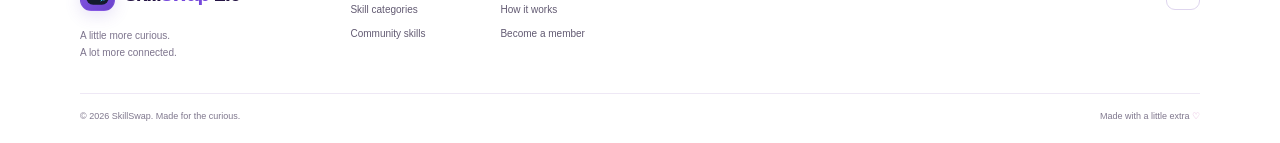
==== commit ac16cec9: "skillswap 2.0.0" ====
--- a/frontend/index.html
+++ b/frontend/index.html
@@ -3,12 +3,14 @@
 <head>
   <meta charset="utf-8">
   <meta name="viewport" content="width=device-width, initial-scale=1">
-  <meta name="theme-color" content="#6938df">
+  <meta name="theme-color" content="#0b1020">
   <meta name="description" content="Learn something new and share what you know with SkillSwap, the community-powered learning marketplace.">
-  <title>SkillSwap — learn together, grow together</title>
+  <title>SkillSwap 2.0 — Learn. Exchange. Level Up.</title>
+  <link rel="icon" href="images/skillswap-mark.svg" type="image/svg+xml">
   <link rel="stylesheet" href="css/style.css">
-  <script src="js/api.js?v=2" defer></script>
-  <script src="js/app.js" defer></script>
+  <script src="js/config.js" defer></script>
+  <script src="js/api.js?v=4" defer></script>
+  <script src="js/app.js?v=4" defer></script>
 </head>
 <body>
   <a class="skip-link" href="#main">Skip to content</a>
@@ -16,10 +18,8 @@
   <header class="site-header">
     <div class="container header-inner">
       <a class="brand" href="#home" aria-label="SkillSwap home">
-        <span class="brand-mark" aria-hidden="true">
-          <svg viewBox="0 0 32 32" fill="none"><path d="M8 11.5 16 7l8 4.5-8 4.6-8-4.6Z" fill="currentColor"/><path d="m8 16 8 4.6 8-4.6M8 20.5l8 4.6 8-4.6" stroke="currentColor" stroke-width="2.2" stroke-linecap="round" stroke-linejoin="round"/></svg>
-        </span>
-        <span>skill<span class="brand-accent">swap</span></span>
+        <span class="brand-mark" aria-hidden="true"><img src="images/skillswap-mark.svg" alt=""></span>
+        <span>skill<span class="brand-accent">swap</span> 2.0</span>
       </a>
 
       <button class="menu-toggle" type="button" aria-expanded="false" aria-controls="primary-navigation" aria-label="Open navigation">
@@ -29,10 +29,8 @@
       <nav class="primary-nav" id="primary-navigation" aria-label="Main navigation">
         <a href="#categories">Explore skills</a>
         <a href="#how-it-works">How it works</a>
-        <a href="#pricing">Pricing</a>
-        <a href="login.html?v=2">Log in</a>
-        <a href="register.html?v=1">Create account</a>
-        <a class="button button-small button-outline nav-cta" href="#join">Join the community <span aria-hidden="true">↗</span></a>
+        <a href="login.html">Log in</a>
+        <a class="button button-small button-outline nav-cta" href="register.html">Join the community <span aria-hidden="true">↗</span></a>
       </nav>
     </div>
   </header>
@@ -58,7 +56,7 @@
             <a class="button button-primary" href="#categories">Explore skills <span aria-hidden="true">↗</span></a>
             <a class="text-link" href="#how-it-works">How it works <span aria-hidden="true">↗</span></a>
           </div>
-          <p class="hero-tagline">✦&nbsp; Learn&nbsp; · &nbsp;Exchange&nbsp; · &nbsp;Grow</p>
+          <p class="hero-tagline">✦&nbsp; Learn&nbsp; · &nbsp;Exchange&nbsp; · &nbsp;Level Up</p>
           <ul class="hero-tech-tags" aria-label="Featured technical skills">
             <li>PYTHON</li><li>APIs</li><li>UI/UX</li><li>DATA</li>
           </ul>
@@ -78,27 +76,10 @@
       <div class="container">
         <div class="section-heading reveal">
           <div><span class="eyebrow">A LITTLE SOMETHING FOR EVERYONE</span><h2>What are you <span class="gradient-text">curious about?</span></h2></div>
-          <p>Explore new skills in creative practice, software, data, and everyday life.</p>
+          <p>Explore the community's teaching categories and find a skill to exchange without payment.</p>
         </div>
-        <div class="category-grid">
-          <a class="category-card category-lavender reveal" href="#featured" data-category-link="creative">
-            <span class="category-icon" aria-hidden="true">✳</span><span class="category-count">24 SKILLS</span><h3>Creative arts</h3><span class="category-link">Explore the unexpected <b aria-hidden="true">↗</b></span>
-          </a>
-          <a class="category-card category-blue reveal" href="#featured" data-category-link="tech">
-            <span class="category-icon" aria-hidden="true">⌘</span><span class="category-count">18 SKILLS</span><h3>Tech &amp; code</h3><span class="category-link">Build your next thing <b aria-hidden="true">↗</b></span>
-          </a>
-          <a class="category-card category-peach reveal" href="#featured" data-category-link="wellness">
-            <span class="category-icon" aria-hidden="true">☼</span><span class="category-count">16 SKILLS</span><h3>Mind &amp; body</h3><span class="category-link">Make space for you <b aria-hidden="true">↗</b></span>
-          </a>
-          <a class="category-card category-mint reveal" href="#featured" data-category-link="business">
-            <span class="category-icon" aria-hidden="true">↗</span><span class="category-count">21 SKILLS</span><h3>Work &amp; business</h3><span class="category-link">Take your next step <b aria-hidden="true">↗</b></span>
-          </a>
-          <a class="category-card category-yellow reveal" href="#featured" data-category-link="language">
-            <span class="category-icon" aria-hidden="true">あ</span><span class="category-count">12 SKILLS</span><h3>Language &amp; culture</h3><span class="category-link">See the world differently <b aria-hidden="true">↗</b></span>
-          </a>
-          <a class="category-card category-pink reveal" href="#featured" data-category-link="everyday">
-            <span class="category-icon" aria-hidden="true">♡</span><span class="category-count">30 SKILLS</span><h3>Everyday life</h3><span class="category-link">Learn something useful <b aria-hidden="true">↗</b></span>
-          </a>
+        <div class="category-grid" id="category-grid" aria-live="polite">
+          <p class="filter-status">Loading skill categories…</p>
         </div>
       </div>
     </section>
@@ -106,45 +87,10 @@
     <section class="section-wrap featured-section" id="featured">
       <div class="container">
         <div class="section-heading reveal">
-          <div><span class="eyebrow">GOOD PEOPLE, GREAT THINGS TO LEARN</span><h2>Picked for your <span class="gradient-text">curious side.</span></h2></div>
-          <a class="text-link browse-link" href="#categories">Browse all skills <span aria-hidden="true">↗</span></a>
+          <div><span class="eyebrow">SHARED BY THE COMMUNITY</span><h2>Discover community <span class="gradient-text">skills.</span></h2></div>
+          <a class="text-link browse-link" href="skills.html">Browse skills <span aria-hidden="true">↗</span></a>
         </div>
-        <div class="filter-row reveal" aria-label="Filter classes by skill category">
-          <button class="filter-chip is-active" type="button" data-filter="all" aria-pressed="true">A little bit of everything</button>
-          <button class="filter-chip" type="button" data-filter="creative" aria-pressed="false">Creative</button>
-          <button class="filter-chip" type="button" data-filter="tech" aria-pressed="false">Tech</button>
-          <button class="filter-chip" type="button" data-filter="wellness" aria-pressed="false">Wellness</button>
-          <button class="filter-chip" type="button" data-filter="business" aria-pressed="false">Business</button>
-          <button class="filter-chip" type="button" data-filter="language" aria-pressed="false">Language</button>
-          <button class="filter-chip" type="button" data-filter="everyday" aria-pressed="false">Everyday</button>
-        </div>
-        <div class="course-grid" id="course-grid">
-          <article class="course-card reveal" data-course-category="creative">
-            <div class="course-art course-art-creative"><span class="art-tag">MAKE SOMETHING</span><span class="course-art-mark">✳</span><span class="course-art-label">color<br>outside</span></div>
-            <div class="course-body"><div class="course-meta"><span>CREATIVE ARTS</span><span>↗ 4 WEEKS</span></div><h3>Watercolor for the wonderfully curious</h3><div class="course-footer"><span class="course-teacher"><i class="teacher-avatar teacher-lilac">AR</i> Alex Rivera</span><span class="course-rating">★ 4.9 <small>(28)</small></span></div></div>
-          </article>
-          <article class="course-card reveal" data-course-category="tech">
-            <div class="course-art course-art-tech"><span class="art-tag">MAKE IT REAL</span><span class="code-window"><i></i><i></i><i></i><b>&lt;hello /&gt;</b><small class="code-terms">HTML · CSS · REST API</small></span><span class="code-spark">✦</span></div>
-            <div class="course-body"><div class="course-meta"><span>TECH &amp; CODE</span><span>↗ 3 WEEKS</span></div><h3>Build your first website, your way</h3><div class="course-footer"><span class="course-teacher"><i class="teacher-avatar teacher-blue">JM</i> Jordan Miles</span><span class="course-rating">★ 5.0 <small>(41)</small></span></div></div>
-          </article>
-          <article class="course-card reveal" data-course-category="wellness">
-            <div class="course-art course-art-wellness"><span class="art-tag">FIND YOUR FLOW</span><span class="wellness-sun"></span><span class="wellness-wave"></span><span class="wellness-word">breathe<br>in, begin</span></div>
-            <div class="course-body"><div class="course-meta"><span>MIND &amp; BODY</span><span>↗ 2 WEEKS</span></div><h3>A softer start to a mindful morning</h3><div class="course-footer"><span class="course-teacher"><i class="teacher-avatar teacher-peach">SP</i> Sam Patel</span><span class="course-rating">★ 4.9 <small>(19)</small></span></div></div>
-          </article>
-          <article class="course-card reveal" data-course-category="business">
-            <div class="course-art course-art-business"><span class="art-tag">THINK BIGGER</span><span class="business-spark">✳</span><span class="business-note">your<br>next idea<br>starts here.</span></div>
-            <div class="course-body"><div class="course-meta"><span>WORK &amp; BUSINESS</span><span>↗ 3 WEEKS</span></div><h3>Turn your side project into a plan</h3><div class="course-footer"><span class="course-teacher"><i class="teacher-avatar teacher-green">TC</i> Taylor Cole</span><span class="course-rating">★ 4.8 <small>(32)</small></span></div></div>
-          </article>
-          <article class="course-card reveal" data-course-category="language">
-            <div class="course-art course-art-language"><span class="art-tag">SAY HELLO</span><span class="language-glyph">你好</span><span class="language-caption">a new word,<br>a new world.</span></div>
-            <div class="course-body"><div class="course-meta"><span>LANGUAGE &amp; CULTURE</span><span>↗ 4 WEEKS</span></div><h3>Mandarin for real-life conversations</h3><div class="course-footer"><span class="course-teacher"><i class="teacher-avatar teacher-yellow">LW</i> Linh Wu</span><span class="course-rating">★ 5.0 <small>(24)</small></span></div></div>
-          </article>
-          <article class="course-card reveal" data-course-category="everyday">
-            <div class="course-art course-art-everyday"><span class="art-tag">A LITTLE MORE YOU</span><span class="everyday-scribble">♡</span><span class="everyday-note">make<br>it by hand</span></div>
-            <div class="course-body"><div class="course-meta"><span>EVERYDAY LIFE</span><span>↗ 2 WEEKS</span></div><h3>Make a home that feels like yours</h3><div class="course-footer"><span class="course-teacher"><i class="teacher-avatar teacher-pink">KB</i> Kai Brooks</span><span class="course-rating">★ 4.9 <small>(37)</small></span></div></div>
-          </article>
-        </div>
-        <p class="filter-status" id="filter-status" aria-live="polite"></p>
+        <div class="featured-skills" id="featured-skills" aria-live="polite"><p class="filter-status">Loading community skills…</p></div>
       </div>
     </section>
 
@@ -172,18 +118,6 @@
       </div>
     </section>
 
-    <section class="section-wrap pricing-section" id="pricing">
-      <div class="container">
-        <div class="section-heading pricing-heading reveal"><div><span class="eyebrow">GROW YOUR WAY</span><h2>Good energy. <span class="gradient-text">No weird fees.</span></h2></div><p>Start for free, then choose the kind of support that works for you. No pressure, ever.</p></div>
-        <div class="pricing-grid">
-          <article class="price-card reveal"><span class="plan-kicker">JUST LOOKING AROUND?</span><h3>Curious</h3><p class="plan-description">A lovely place to start exploring.</p><p class="price"><strong>Free</strong><span>forever</span></p><a class="button button-price-outline" href="#join">Start exploring <span aria-hidden="true">↗</span></a><ul><li><span>✓</span> Explore all skill categories</li><li><span>✓</span> Join community conversations</li><li><span>✓</span> Save skills for later</li></ul></article>
-          <article class="price-card price-card-featured reveal"><span class="popular-label">A COMMUNITY FAVORITE</span><span class="plan-kicker">READY TO GO A LITTLE DEEPER?</span><h3>Growing</h3><p class="plan-description">For learners who love a little momentum.</p><p class="price"><strong>$12</strong><span>/ month</span></p><a class="button button-primary" href="#join">Try it for free <span aria-hidden="true">↗</span></a><ul><li><span>✓</span> Everything in Curious</li><li><span>✓</span> Unlimited group classes</li><li><span>✓</span> Monthly mentor session</li><li><span>✓</span> A little progress, every week</li></ul></article>
-          <article class="price-card reveal"><span class="plan-kicker">READY TO PASS IT ON?</span><h3>Mentor</h3><p class="plan-description">Make room for someone's next big thing.</p><p class="price"><strong>Free</strong><span>to share</span></p><a class="button button-price-outline" href="#join">Share your skills <span aria-hidden="true">↗</span></a><ul><li><span>✓</span> Create your mentor profile</li><li><span>✓</span> Host your own sessions</li><li><span>✓</span> Meet curious people</li></ul></article>
-        </div>
-        <p class="pricing-note">No credit card, no commitment. Just a good place to begin.</p>
-      </div>
-    </section>
-
     <section class="join-section section-wrap" id="join">
       <div class="container join-card reveal">
         <span class="join-star join-star-one" aria-hidden="true">✳</span><span class="join-star join-star-two" aria-hidden="true">✦</span>
@@ -197,8 +131,8 @@
 
   <footer class="site-footer">
     <div class="container footer-main reveal">
-      <div class="footer-brand"><a class="brand" href="#home"><span class="brand-mark" aria-hidden="true"><svg viewBox="0 0 32 32" fill="none"><path d="M8 11.5 16 7l8 4.5-8 4.6-8-4.6Z" fill="currentColor"/><path d="m8 16 8 4.6 8-4.6M8 20.5l8 4.6 8-4.6" stroke="currentColor" stroke-width="2.2" stroke-linecap="round" stroke-linejoin="round"/></svg></span><span>skill<span class="brand-accent">swap</span></span></a><p>A little more curious.<br>A lot more connected.</p></div>
-      <div class="footer-links"><div><strong>EXPLORE</strong><a href="#categories">Skill categories</a><a href="#featured">Featured classes</a><a href="#pricing">Membership</a></div><div><strong>THE COMMUNITY</strong><a href="#how-it-works">How it works</a><a href="#join">Become a mentor</a><a href="#join">Get in touch</a></div></div>
+      <div class="footer-brand"><a class="brand" href="#home"><span class="brand-mark" aria-hidden="true"><img src="images/skillswap-mark.svg" alt=""></span><span>skill<span class="brand-accent">swap</span> 2.0</span></a><p>A little more curious.<br>A lot more connected.</p></div>
+      <div class="footer-links"><div><strong>EXPLORE</strong><a href="#categories">Skill categories</a><a href="#featured">Community skills</a></div><div><strong>THE COMMUNITY</strong><a href="#how-it-works">How it works</a><a href="register.html">Become a member</a></div></div>
       <a class="back-top" href="#home" aria-label="Back to top">↑</a>
     </div>
     <div class="container footer-bottom reveal"><span>© <span id="current-year"></span> SkillSwap. Made for the curious.</span><span>Made with a little extra <i aria-hidden="true">♡</i></span></div>
--- a/frontend/css/style.css
+++ b/frontend/css/style.css
@@ -24,6 +24,7 @@
 * { box-sizing: border-box; }
 
 body {
+  min-width: 320px;
   margin: 0;
   overflow-x: hidden;
   background: var(--page);
@@ -53,7 +54,7 @@
 .brand { display: inline-flex; align-items: center; gap: 10px; font-family: var(--heading); font-size: 21px; font-weight: 800; letter-spacing: -1px; }
 .brand-mark { display: grid; width: 35px; height: 35px; place-items: center; border: 1px solid #c0a3ff48; border-radius: 11px; background: linear-gradient(145deg, #ac7df63b, #7353cf42); color: #d3c0ff; box-shadow: inset 0 1px #ffffff30, 0 5px 20px #8454dd20; transition: transform .3s ease; }
 .brand:hover .brand-mark { transform: rotate(-7deg) scale(1.06); }
-.brand-mark svg { width: 25px; height: 25px; }
+.brand-mark svg, .brand-mark img { width: 25px; height: 25px; }
 .brand-accent { color: #bd9dff; }
 .primary-nav { display: flex; align-items: center; gap: 38px; color: #c4c0d4; font-size: 13px; font-weight: 600; }
 .primary-nav > a:not(.button) { transition: color .2s ease; }
@@ -280,26 +281,16 @@
 @media (max-width: 900px) {
   .section-wrap { padding-block: 88px; }
   .hero { padding-block: 70px 28px; }.hero-grid { gap: 20px; }.hero-copy { padding-bottom: 20px; }.hero-visual { min-height: 0; transform: none; }
-  .hero h1 { font-size: clamp(28px, 4.5vw, 40px); letter-spacing: -2.2px; }
-  .category-grid, .course-grid, .pricing-grid { grid-template-columns: repeat(2, minmax(0, 1fr)); }
   .how-grid { gap: 45px; }.community-inner { padding-inline: 40px; }.footer-links { gap: 42px; margin-left: 55px; }
-}
-@media (max-width: 760px) {
-  .menu-toggle { display: flex; width: 44px; height: 44px; flex-direction: column; align-items: center; justify-content: center; gap: 6px; border: 1px solid #ffffff20; border-radius: 10px; background: #ffffff08; cursor: pointer; }
-  .menu-toggle span { width: 16px; height: 1.5px; border-radius: 2px; background: #e9e3f5; transition: transform .2s ease; }
-  .menu-toggle[aria-expanded="true"] span:first-child { transform: translateY(3.75px) rotate(45deg); }
-  .menu-toggle[aria-expanded="true"] span:last-child { transform: translateY(-3.75px) rotate(-45deg); }
-  .menu-toggle { border-color: #e3dcf1; background: #f6f2ff; }.menu-toggle span { background: #563a8a; }
-  .primary-nav { position: absolute; top: calc(100% + 1px); right: 0; left: 0; display: none; align-items: stretch; gap: 0; padding: 9px 18px 17px; border-bottom: 1px solid #e8e1f1; background: #fffffffa; box-shadow: 0 18px 25px #30204f1a; backdrop-filter: blur(16px); }
-  .primary-nav.is-open { display: flex; flex-direction: column; }
-  .primary-nav > a:not(.button) { display: flex; min-height: 44px; align-items: center; padding: 12px 3px; border-bottom: 1px solid #eee8f5; }
-  .primary-nav .nav-cta { min-height: 44px; align-self: flex-start; margin-top: 13px; }
 }
 @media (max-width: 680px) {
   .container { width: min(100% - 36px, 500px); }
   .section-wrap { padding-block: 76px; }
   .header-inner { min-height: 66px; }.brand { font-size: 19px; }.brand-mark { width: 32px; height: 32px; }
-  .hero { min-height: auto; padding-block: 66px 24px; }.hero-grid { grid-template-columns: 1fr; gap: 3px; }.hero-copy { grid-column: 1; grid-row: 1; padding-block: 0 10px; }.hero-visual { grid-column: 1; grid-row: 2; margin-top: 22px; }.hero-visual::before { inset: 8px 4px -8px 4px; }.hero-image { width: min(100%, 390px); }.hero-tech-tags { gap: 6px; }.hero-tech-tags li { padding: 4px 7px; font-size: 7px; }.eyebrow { font-size: 9px; letter-spacing: 1.15px; }.hero h1 { margin-top: 18px; font-size: clamp(28px, 8.5vw, 40px); letter-spacing: -2.2px; }.hero-description { max-width: 430px; font-size: 13px; }.hero-actions { flex-wrap: wrap; gap: 15px; }.hero-actions .button { min-height: 46px; }
+  .menu-toggle { display: flex; width: 40px; height: 40px; flex-direction: column; align-items: center; justify-content: center; gap: 6px; border: 1px solid #ffffff20; border-radius: 10px; background: #ffffff08; cursor: pointer; }.menu-toggle span { width: 16px; height: 1.5px; border-radius: 2px; background: #e9e3f5; transition: transform .2s ease; }.menu-toggle[aria-expanded="true"] span:first-child { transform: translateY(3.75px) rotate(45deg); }.menu-toggle[aria-expanded="true"] span:last-child { transform: translateY(-3.75px) rotate(-45deg); }
+  .menu-toggle { border-color: #e3dcf1; background: #f6f2ff; }.menu-toggle span { background: #563a8a; }
+  .primary-nav { position: absolute; top: calc(100% + 1px); right: 0; left: 0; display: none; align-items: stretch; gap: 0; padding: 9px 18px 17px; border-bottom: 1px solid #e8e1f1; background: #fffffffa; box-shadow: 0 18px 25px #30204f1a; backdrop-filter: blur(16px); }.primary-nav.is-open { display: flex; flex-direction: column; }.primary-nav > a:not(.button) { padding: 12px 3px; border-bottom: 1px solid #eee8f5; }.primary-nav .nav-cta { align-self: flex-start; margin-top: 13px; }
+  .hero { min-height: auto; padding-block: 66px 24px; }.hero-grid { grid-template-columns: 1fr; gap: 3px; }.hero-copy { grid-column: 1; grid-row: 1; padding-block: 0 10px; }.hero-visual { grid-column: 1; grid-row: 2; margin-top: 22px; }.hero-visual::before { inset: 8px 4px -8px 4px; }.hero-image { width: min(100%, 390px); }.hero-tech-tags { gap: 6px; }.hero-tech-tags li { padding: 4px 7px; font-size: 7px; }.eyebrow { font-size: 9px; letter-spacing: 1.15px; }.hero h1 { margin-top: 18px; font-size: clamp(41px, 11vw, 58px); letter-spacing: -3px; }.hero-description { max-width: 430px; font-size: 13px; }.hero-actions { flex-wrap: wrap; gap: 15px; }.hero-actions .button { min-height: 46px; }
   .hero-bottom { gap: 10px; font-size: 7px; letter-spacing: 1.1px; }
   .trust-inner { min-height: 92px; flex-wrap: wrap; justify-content: flex-start; gap: 7px 18px; padding-block: 17px; }.trust-inner p { flex: 0 0 100%; }.trust-inner > span { font-size: 9px; }
   .section-heading { align-items: flex-start; flex-direction: column; gap: 11px; margin-bottom: 25px; }.section-heading h2, .how-intro h2 { font-size: 34px; letter-spacing: -1.7px; }.section-heading > p { max-width: 430px; font-size: 12px; }.category-grid { grid-template-columns: repeat(2, 1fr); gap: 9px; }.category-card { min-height: 160px; padding: 14px; }.category-count { top: 22px; right: 13px; font-size: 7px; }.category-card h3 { font-size: 14px; }.category-link { font-size: 9px; }
